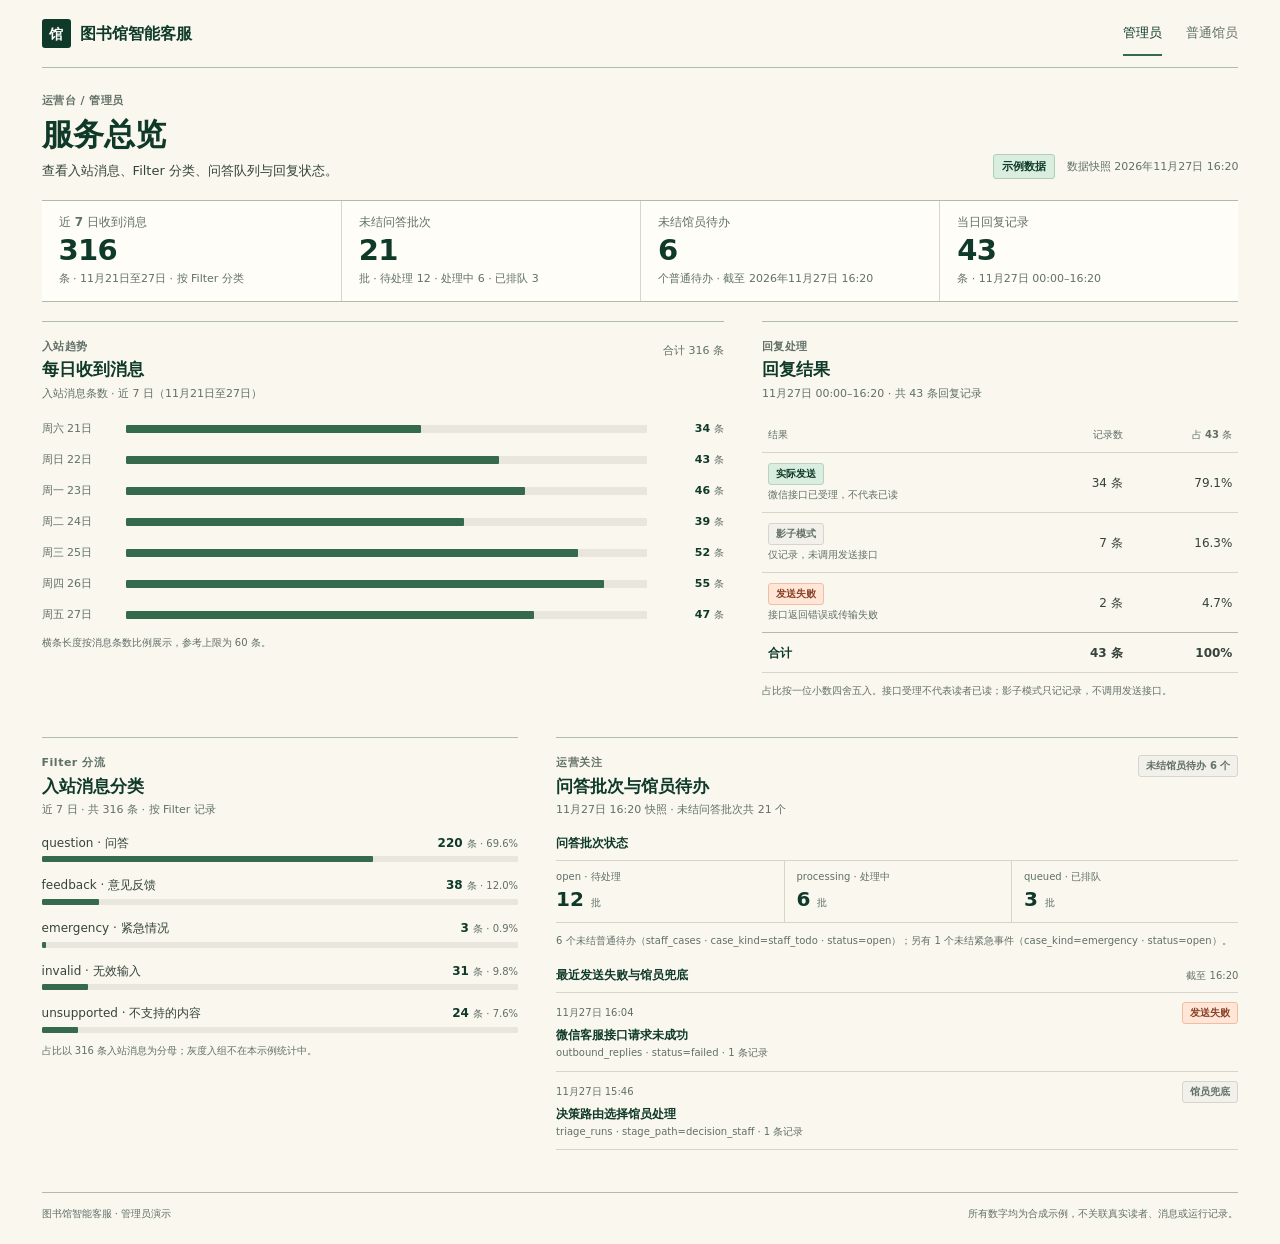
==== docs/dashboard-demo/index.html @ 575140e0 "docs: add read-only admin dashboard demo - Added a static administrator dashboard and shared respons" ====
<!doctype html>
<html lang="zh-CN">
<head>
  <meta charset="utf-8">
  <meta name="viewport" content="width=device-width, initial-scale=1">
  <meta name="theme-color" content="#f7f6f0">
  <title>服务总览｜图书馆智能客服</title>
  <link rel="stylesheet" href="dashboard.css">
</head>
<body>
  <a class="skip-link" href="#main-content">跳到主要内容</a>
  <div class="shell">
    <header class="masthead">
      <a class="brand" href="index.html" aria-label="图书馆智能客服，管理员总览">
        <span class="brand-mark" aria-hidden="true">馆</span>
        <span class="brand-name">图书馆智能客服</span>
      </a>
      <nav class="role-switch" aria-label="切换角色">
        <a href="index.html" aria-current="page">管理员</a>
        <a href="librarian.html">普通馆员</a>
      </nav>
    </header>

    <main id="main-content">
      <section class="page-head" aria-labelledby="page-title">
        <div>
          <p class="eyebrow">运营台 <span aria-hidden="true">/</span> 管理员</p>
          <h1 id="page-title">服务总览</h1>
          <p class="lede">查看入站消息、Filter 分类、问答队列与回复状态。</p>
        </div>
        <div class="page-meta">
          <span class="demo-tag">示例数据</span>
          <span class="updated-at">数据快照 2026年11月27日 16:20</span>
        </div>
      </section>

      <section class="metric-strip" aria-label="关键指标">
        <article class="metric">
          <h2 class="metric-label">近 7 日收到消息</h2>
          <p class="metric-value">316</p>
          <p class="metric-note">条 · 11月21日至27日 · 按 Filter 分类</p>
        </article>
        <article class="metric">
          <h2 class="metric-label">未结问答批次</h2>
          <p class="metric-value">21</p>
          <p class="metric-note">批 · 待处理 12 · 处理中 6 · 已排队 3</p>
        </article>
        <article class="metric">
          <h2 class="metric-label">未结馆员待办</h2>
          <p class="metric-value">6</p>
          <p class="metric-note">个普通待办 · 截至 2026年11月27日 16:20</p>
        </article>
        <article class="metric">
          <h2 class="metric-label">当日回复记录</h2>
          <p class="metric-value">43</p>
          <p class="metric-note">条 · 11月27日 00:00–16:20</p>
        </article>
      </section>

      <div class="dashboard-grid" aria-label="服务运营详情">
        <section class="panel panel--traffic" aria-labelledby="traffic-title">
          <div class="panel-head">
            <div>
              <p class="eyebrow">入站趋势</p>
              <h2 id="traffic-title">每日收到消息</h2>
              <p class="panel-note">入站消息条数 · 近 7 日（11月21日至27日）</p>
            </div>
            <span class="period-chip">合计 316 条</span>
          </div>
          <figure class="chart-figure">
            <ol class="traffic-chart" aria-label="近七日每日收到的入站消息数，共316条">
              <li class="chart-row">
                <span class="chart-day">周六 21日</span>
                <span class="bar-track" aria-hidden="true"><span class="bar-fill" style="--bar-size: 56.7%"></span></span>
                <span class="chart-count">34 <span>条</span></span>
              </li>
              <li class="chart-row">
                <span class="chart-day">周日 22日</span>
                <span class="bar-track" aria-hidden="true"><span class="bar-fill" style="--bar-size: 71.7%"></span></span>
                <span class="chart-count">43 <span>条</span></span>
              </li>
              <li class="chart-row">
                <span class="chart-day">周一 23日</span>
                <span class="bar-track" aria-hidden="true"><span class="bar-fill" style="--bar-size: 76.7%"></span></span>
                <span class="chart-count">46 <span>条</span></span>
              </li>
              <li class="chart-row">
                <span class="chart-day">周二 24日</span>
                <span class="bar-track" aria-hidden="true"><span class="bar-fill" style="--bar-size: 65%"></span></span>
                <span class="chart-count">39 <span>条</span></span>
              </li>
              <li class="chart-row">
                <span class="chart-day">周三 25日</span>
                <span class="bar-track" aria-hidden="true"><span class="bar-fill" style="--bar-size: 86.7%"></span></span>
                <span class="chart-count">52 <span>条</span></span>
              </li>
              <li class="chart-row">
                <span class="chart-day">周四 26日</span>
                <span class="bar-track" aria-hidden="true"><span class="bar-fill" style="--bar-size: 91.7%"></span></span>
                <span class="chart-count">55 <span>条</span></span>
              </li>
              <li class="chart-row">
                <span class="chart-day">周五 27日</span>
                <span class="bar-track" aria-hidden="true"><span class="bar-fill" style="--bar-size: 78.3%"></span></span>
                <span class="chart-count">47 <span>条</span></span>
              </li>
            </ol>
            <figcaption class="chart-caption">横条长度按消息条数比例展示，参考上限为 60 条。</figcaption>
          </figure>
        </section>

        <section class="panel panel--outcomes" aria-labelledby="outcomes-title">
          <div class="panel-head">
            <div>
              <p class="eyebrow">回复处理</p>
              <h2 id="outcomes-title">回复结果</h2>
              <p class="panel-note">11月27日 00:00–16:20 · 共 43 条回复记录</p>
            </div>
          </div>
          <div class="table-wrap">
            <table class="data-table outcome-table">
              <caption class="sr-only">11月27日 00:00至16:20的43条回复记录结果</caption>
              <thead>
                <tr>
                  <th scope="col">结果</th>
                  <th scope="col" class="number-cell">记录数</th>
                  <th scope="col" class="number-cell">占 43 条</th>
                </tr>
              </thead>
              <tbody>
                <tr>
                  <th scope="row"><span class="badge good">实际发送</span><span class="row-note">微信接口已受理，不代表已读</span></th>
                  <td class="number-cell">34 条</td>
                  <td class="number-cell">79.1%</td>
                </tr>
                <tr>
                  <th scope="row"><span class="badge muted">影子模式</span><span class="row-note">仅记录，未调用发送接口</span></th>
                  <td class="number-cell">7 条</td>
                  <td class="number-cell">16.3%</td>
                </tr>
                <tr>
                  <th scope="row"><span class="badge urgent">发送失败</span><span class="row-note">接口返回错误或传输失败</span></th>
                  <td class="number-cell">2 条</td>
                  <td class="number-cell">4.7%</td>
                </tr>
              </tbody>
              <tfoot>
                <tr>
                  <th scope="row">合计</th>
                  <td class="number-cell">43 条</td>
                  <td class="number-cell">100%</td>
                </tr>
              </tfoot>
            </table>
          </div>
          <p class="panel-footnote">占比按一位小数四舍五入。接口受理不代表读者已读；影子模式只记记录，不调用发送接口。</p>
        </section>


        <section class="panel panel--categories" aria-labelledby="categories-title">
          <div class="panel-head">
            <div>
              <p class="eyebrow">Filter 分流</p>
              <h2 id="categories-title">入站消息分类</h2>
              <p class="panel-note">近 7 日 · 共 316 条 · 按 Filter 记录</p>
            </div>
          </div>
          <ol class="category-list" aria-label="近七日 Filter 分类消息数，占316条入站消息">
            <li>
              <div class="category-line"><span>question · 问答</span><span class="category-count">220 <span>条 · 69.6%</span></span></div>
              <span class="bar-track" aria-hidden="true"><span class="bar-fill" style="--bar-size: 69.6%"></span></span>
            </li>
            <li>
              <div class="category-line"><span>feedback · 意见反馈</span><span class="category-count">38 <span>条 · 12.0%</span></span></div>
              <span class="bar-track" aria-hidden="true"><span class="bar-fill" style="--bar-size: 12%"></span></span>
            </li>
            <li>
              <div class="category-line"><span>emergency · 紧急情况</span><span class="category-count">3 <span>条 · 0.9%</span></span></div>
              <span class="bar-track" aria-hidden="true"><span class="bar-fill" style="--bar-size: 0.9%"></span></span>
            </li>
            <li>
              <div class="category-line"><span>invalid · 无效输入</span><span class="category-count">31 <span>条 · 9.8%</span></span></div>
              <span class="bar-track" aria-hidden="true"><span class="bar-fill" style="--bar-size: 9.8%"></span></span>
            </li>
            <li>
              <div class="category-line"><span>unsupported · 不支持的内容</span><span class="category-count">24 <span>条 · 7.6%</span></span></div>
              <span class="bar-track" aria-hidden="true"><span class="bar-fill" style="--bar-size: 7.6%"></span></span>
            </li>
          </ol>
          <p class="panel-footnote">占比以 316 条入站消息为分母；灰度入组不在本示例统计中。</p>
        </section>

        <section class="panel panel--operations" aria-labelledby="operations-title">
          <div class="panel-head">
            <div>
              <p class="eyebrow">运营关注</p>
              <h2 id="operations-title">问答批次与馆员待办</h2>
              <p class="panel-note">11月27日 16:20 快照 · 未结问答批次共 21 个</p>
            </div>
            <span class="badge muted">未结馆员待办 6 个</span>
          </div>
          <div class="triage-block">
            <h3 class="subsection-title">问答批次状态</h3>
            <dl class="triage-breakdown">
              <div><dt>open · 待处理</dt><dd>12 <span>批</span></dd></div>
              <div><dt>processing · 处理中</dt><dd>6 <span>批</span></dd></div>
              <div><dt>queued · 已排队</dt><dd>3 <span>批</span></dd></div>
            </dl>
            <p class="panel-footnote">6 个未结普通待办（staff_cases · case_kind=staff_todo · status=open）；另有 1 个未结紧急事件（case_kind=emergency · status=open）。</p>
          </div>
          <div class="exceptions-block">
            <h3 class="subsection-title">最近发送失败与馆员兜底 <span>截至 16:20</span></h3>
            <ol class="exception-list">
              <li class="exception-item">
                <div class="exception-heading">
                  <time datetime="2026-11-27T16:04">11月27日 16:04</time>
                  <span class="badge urgent">发送失败</span>
                </div>
                <p class="exception-title">微信客服接口请求未成功</p>
                <p class="exception-context">outbound_replies · status=failed · 1 条记录</p>
              </li>
              <li class="exception-item">
                <div class="exception-heading">
                  <time datetime="2026-11-27T15:46">11月27日 15:46</time>
                  <span class="badge muted">馆员兜底</span>
                </div>
                <p class="exception-title">决策路由选择馆员处理</p>
                <p class="exception-context">triage_runs · stage_path=decision_staff · 1 条记录</p>
              </li>
            </ol>
          </div>
        </section>
      </div>
    </main>

    <footer class="footer">
      <span>图书馆智能客服 · 管理员演示</span>
      <span>所有数字均为合成示例，不关联真实读者、消息或运行记录。</span>
    </footer>
  </div>
</body>
</html>
---- docs/dashboard-demo/dashboard.css ----
@charset "utf-8";

:root {
  color-scheme: light;
  --canvas: oklch(0.975 0.012 94);
  --surface: oklch(0.994 0.007 94);
  --ink: oklch(0.31 0.055 164);
  --body-ink: oklch(0.37 0.026 157);
  --muted: oklch(0.53 0.024 157);
  --rule: oklch(0.87 0.016 98);
  --rule-strong: oklch(0.78 0.022 135);
  --green: oklch(0.48 0.075 158);
  --green-soft: oklch(0.93 0.031 154);
  --rust: oklch(0.46 0.105 39);
  --rust-soft: oklch(0.94 0.035 55);
  --radius-small: 3px;
  --radius-medium: 6px;
}

* {
  box-sizing: border-box;
}

html {
  min-width: 320px;
  background: var(--canvas);
  scroll-padding-top: 1rem;
}

body {
  min-width: 320px;
  margin: 0;
  color: var(--body-ink);
  background: var(--canvas);
  font-family: -apple-system, "SF Pro Text", "PingFang SC", "Hiragino Sans GB", "Microsoft YaHei", "Noto Sans SC", system-ui, sans-serif;
  font-size: 14px;
  line-height: 1.75;
  font-variant-numeric: tabular-nums;
}

a {
  color: inherit;
  text-decoration-thickness: 1px;
  text-underline-offset: 0.2em;
}

a:focus-visible {
  outline: 2px solid var(--green);
  outline-offset: 3px;
}

.shell {
  width: min(100%, 1320px);
  min-height: 100vh;
  margin-inline: auto;
  padding-inline: clamp(16px, 3.25vw, 42px);
}

.skip-link {
  position: absolute;
  z-index: 2;
  top: 8px;
  left: 8px;
  padding: 8px 12px;
  color: var(--surface);
  background: var(--ink);
  border-radius: var(--radius-small);
  transform: translateY(-160%);
}

.skip-link:focus {
  transform: translateY(0);
}

.masthead {
  display: flex;
  min-height: 68px;
  align-items: center;
  justify-content: space-between;
  gap: 12px 24px;
  border-bottom: 1px solid var(--rule-strong);
}

.brand {
  display: inline-flex;
  min-height: 44px;
  align-items: center;
  gap: 9px;
  color: var(--ink);
  font-size: 16px;
  font-weight: 650;
  text-decoration: none;
}

.brand-mark {
  display: grid;
  width: 29px;
  height: 29px;
  place-items: center;
  color: var(--surface);
  background: var(--ink);
  border-radius: var(--radius-small);
  font-size: 14px;
  line-height: 1;
}

.role-switch {
  display: flex;
  align-items: center;
  gap: clamp(10px, 2vw, 24px);
}

.role-switch a {
  display: inline-flex;
  min-height: 44px;
  align-items: center;
  color: var(--muted);
  font-size: 13px;
  font-weight: 550;
  text-decoration: none;
  white-space: nowrap;
}

.role-switch a[aria-current="page"] {
  color: var(--ink);
  box-shadow: inset 0 -2px var(--green);
}

.role-switch a:hover {
  color: var(--ink);
}

.page-head {
  display: flex;
  align-items: flex-end;
  justify-content: space-between;
  gap: 16px 28px;
  padding: 25px 0 18px;
}

.eyebrow {
  margin: 0 0 4px;
  color: var(--muted);
  font-size: 11px;
  font-weight: 650;
  letter-spacing: 0.045em;
  line-height: 1.5;
}

.page-head h1,
.panel-head h2 {
  margin: 0;
  color: var(--ink);
  font-weight: 650;
}

.page-head h1 {
  font-size: clamp(25px, 3vw, 31px);
  line-height: 1.35;
}

.lede {
  margin: 5px 0 0;
  color: var(--body-ink);
  font-size: 13px;
  line-height: 1.65;
}

.page-meta {
  display: flex;
  flex-wrap: wrap;
  align-items: center;
  justify-content: flex-end;
  gap: 6px 12px;
  padding-bottom: 3px;
  text-align: right;
}

.demo-tag {
  display: inline-flex;
  min-height: 25px;
  align-items: center;
  padding: 1px 8px;
  color: var(--ink);
  background: var(--green-soft);
  border: 1px solid oklch(0.82 0.038 155);
  border-radius: var(--radius-small);
  font-size: 11px;
  font-weight: 650;
  white-space: nowrap;
}

.updated-at {
  color: var(--muted);
  font-size: 11px;
  font-variant-numeric: tabular-nums;
}

.metric-strip {
  display: grid;
  grid-template-columns: repeat(4, minmax(0, 1fr));
  margin-bottom: 19px;
  background: var(--surface);
  border-top: 1px solid var(--rule-strong);
  border-bottom: 1px solid var(--rule-strong);
}

.metric {
  min-width: 0;
  padding: 12px 17px 13px;
}

.metric + .metric {
  border-left: 1px solid var(--rule);
}

.metric-label {
  margin: 0;
  color: var(--muted);
  font-size: 12px;
  font-weight: 550;
  line-height: 1.55;
}

.metric-value {
  margin: 1px 0 0;
  color: var(--ink);
  font-size: 29px;
  font-weight: 620;
  letter-spacing: -0.025em;
  line-height: 1.28;
}

.metric-note {
  margin: 1px 0 0;
  color: var(--muted);
  font-size: 11px;
  line-height: 1.55;
}

.urgent-text {
  color: var(--rust);
  font-weight: 650;
}

.dashboard-grid {
  display: grid;
  grid-template-columns: repeat(12, minmax(0, 1fr));
  column-gap: clamp(22px, 3vw, 38px);
  row-gap: 18px;
  padding-bottom: 22px;
}

.panel {
  min-width: 0;
  padding: 17px 0 20px;
  border-top: 1px solid var(--rule-strong);
}

.panel--traffic,
.panel--operations {
  grid-column: span 7;
}

.panel--outcomes,
.panel--categories {
  grid-column: span 5;
}

.panel-head {
  display: flex;
  align-items: flex-start;
  justify-content: space-between;
  gap: 12px;
  margin-bottom: 15px;
}

.panel-head .eyebrow {
  margin-bottom: 2px;
}

.panel-head h2 {
  font-size: 17px;
  line-height: 1.5;
}

.panel-note {
  margin: 2px 0 0;
  color: var(--muted);
  font-size: 11px;
  line-height: 1.6;
}

.period-chip {
  flex: 0 0 auto;
  margin-top: 2px;
  color: var(--muted);
  font-size: 11px;
  white-space: nowrap;
}

.chart-figure {
  margin: 0;
}

.traffic-chart,
.category-list,
.exception-list {
  margin: 0;
  padding: 0;
  list-style: none;
}

.traffic-chart {
  display: grid;
  gap: 7px;
}

.chart-row {
  display: grid;
  grid-template-columns: 74px minmax(0, 1fr) 67px;
  min-height: 24px;
  align-items: center;
  column-gap: 10px;
  font-size: 11px;
  line-height: 1.4;
}

.chart-day {
  color: var(--muted);
  white-space: nowrap;
}

.bar-track {
  display: block;
  height: 8px;
  overflow: hidden;
  background: oklch(0.925 0.012 95);
  border-radius: 1px;
}

.bar-fill {
  display: block;
  width: var(--bar-size);
  height: 100%;
  background: var(--green);
  border-radius: 1px;
}

.chart-count {
  color: var(--ink);
  font-weight: 600;
  text-align: right;
  white-space: nowrap;
}

.chart-count span,
.category-count span {
  color: var(--muted);
  font-size: 10px;
  font-weight: 450;
}

.chart-caption {
  margin-top: 8px;
  color: var(--muted);
  font-size: 10px;
  line-height: 1.55;
}

.table-wrap {
  width: 100%;
  overflow-x: auto;
}

.data-table {
  width: 100%;
  border-collapse: collapse;
  font-size: 12px;
  line-height: 1.5;
  text-align: left;
}

.data-table th,
.data-table td {
  padding: 10px 6px;
  border-bottom: 1px solid var(--rule);
}

.data-table thead th {
  color: var(--muted);
  font-size: 10px;
  font-weight: 550;
}

.data-table tbody th,
.data-table tfoot th {
  color: var(--ink);
  font-weight: 550;
}

.data-table tbody tr:last-child th,
.data-table tbody tr:last-child td {
  border-bottom-color: var(--rule-strong);
}

.data-table tfoot th,
.data-table tfoot td {
  padding-top: 11px;
  font-weight: 650;
}

.number-cell {
  font-variant-numeric: tabular-nums;
  text-align: right !important;
  white-space: nowrap;
}

.outcome-table {
  table-layout: fixed;
}

.outcome-table th:first-child {
  width: 54%;
}

.outcome-table th:nth-child(2),
.outcome-table th:nth-child(3) {
  width: 23%;
}

.badge {
  display: inline-flex;
  min-height: 22px;
  align-items: center;
  justify-content: center;
  padding: 1px 7px;
  border: 1px solid transparent;
  border-radius: var(--radius-small);
  font-size: 10px;
  font-weight: 650;
  line-height: 1.4;
  white-space: nowrap;
}

.badge.good {
  color: var(--ink);
  background: var(--green-soft);
  border-color: oklch(0.84 0.035 155);
}

.badge.muted {
  color: var(--muted);
  background: oklch(0.955 0.008 95);
  border-color: var(--rule);
}

.badge.urgent {
  color: var(--rust);
  background: var(--rust-soft);
  border-color: oklch(0.84 0.07 49);
}

.row-note {
  display: block;
  margin-top: 2px;
  color: var(--muted);
  font-size: 10px;
  font-weight: 450;
}

.panel-footnote {
  margin: 10px 0 0;
  color: var(--muted);
  font-size: 10px;
  line-height: 1.6;
}

.category-list {
  display: grid;
  gap: 14px;
}

.category-line {
  display: flex;
  align-items: baseline;
  justify-content: space-between;
  gap: 8px;
  margin-bottom: 4px;
  font-size: 12px;
  line-height: 1.55;
}

.category-line > span:first-child {
  color: var(--body-ink);
}

.category-count {
  flex: 0 0 auto;
  color: var(--ink);
  font-size: 12px;
  font-weight: 600;
  text-align: right;
  white-space: nowrap;
}

.category-list .bar-track {
  height: 6px;
}

.triage-block {
  margin: 0 0 17px;
}

.subsection-title {
  display: flex;
  align-items: baseline;
  justify-content: space-between;
  gap: 12px;
  margin: 0 0 7px;
  color: var(--ink);
  font-size: 12px;
  font-weight: 650;
  line-height: 1.6;
}

.subsection-title > span {
  color: var(--muted);
  font-size: 10px;
  font-weight: 450;
}

.triage-breakdown {
  display: grid;
  grid-template-columns: repeat(3, minmax(0, 1fr));
  margin: 0;
  border-top: 1px solid var(--rule);
  border-bottom: 1px solid var(--rule);
}

.triage-breakdown > div {
  min-width: 0;
  padding: 8px 10px 9px 0;
}

.triage-breakdown > div + div {
  padding-left: 12px;
  border-left: 1px solid var(--rule);
}

.triage-breakdown dt {
  color: var(--muted);
  font-size: 10px;
  line-height: 1.5;
}

.triage-breakdown dd {
  margin: 1px 0 0;
  color: var(--ink);
  font-size: 20px;
  font-weight: 620;
  line-height: 1.4;
}

.triage-breakdown dd span {
  color: var(--muted);
  font-size: 10px;
  font-weight: 450;
}

.triage-breakdown .triage-overdue dt,
.triage-breakdown .triage-overdue dd {
  color: var(--rust);
}

.exception-list {
  border-top: 1px solid var(--rule);
}

.exception-item {
  padding: 9px 0 10px;
  border-bottom: 1px solid var(--rule);
}

.exception-heading {
  display: flex;
  align-items: center;
  justify-content: space-between;
  gap: 10px;
}

.exception-heading time {
  color: var(--muted);
  font-size: 10px;
  font-variant-numeric: tabular-nums;
  white-space: nowrap;
}

.exception-title {
  margin: 2px 0 0;
  color: var(--ink);
  font-size: 12px;
  font-weight: 600;
  line-height: 1.6;
}

.exception-context {
  margin: 0;
  color: var(--muted);
  font-size: 10px;
  line-height: 1.55;
}

.footer {
  display: flex;
  flex-wrap: wrap;
  align-items: baseline;
  justify-content: space-between;
  gap: 4px 20px;
  padding: 13px 0 21px;
  border-top: 1px solid var(--rule-strong);
  color: var(--muted);
  font-size: 10px;
  line-height: 1.65;
}

.sr-only {
  position: absolute;
  width: 1px;
  height: 1px;
  padding: 0;
  margin: -1px;
  overflow: hidden;
  clip: rect(0, 0, 0, 0);
  white-space: nowrap;
  border: 0;
}

@media (min-width: 801px) and (max-width: 980px) {
  .dashboard-grid {
    grid-template-columns: repeat(2, minmax(0, 1fr));
    column-gap: 26px;
  }

  .panel--traffic,
  .panel--operations,
  .panel--outcomes,
  .panel--categories {
    grid-column: span 1;
  }
}

@media (max-width: 800px) {
  .dashboard-grid {
    grid-template-columns: minmax(0, 1fr);
    column-gap: 0;
    row-gap: 8px;
  }

  .panel--traffic,
  .panel--operations,
  .panel--outcomes,
  .panel--categories {
    grid-column: 1;
  }

  .panel {
    padding-block: 15px 18px;
  }
}

@media (max-width: 560px) {
  .shell {
    padding-inline: 16px;
  }

  .masthead {
    min-height: 62px;
    gap: 5px 12px;
  }

  .brand {
    gap: 7px;
    font-size: 14px;
  }

  .brand-mark {
    width: 26px;
    height: 26px;
    font-size: 12px;
  }

  .role-switch {
    gap: 11px;
  }

  .role-switch a {
    font-size: 12px;
  }

  .page-head {
    align-items: flex-start;
    flex-direction: column;
    gap: 10px;
    padding: 19px 0 14px;
  }

  .page-meta {
    justify-content: flex-start;
    padding: 0;
    text-align: left;
  }

  .metric-strip {
    grid-template-columns: repeat(2, minmax(0, 1fr));
    margin-bottom: 12px;
  }

  .metric {
    min-height: 91px;
    padding: 10px 12px 11px;
  }

  .metric:nth-child(3) {
    border-left: 0;
    border-top: 1px solid var(--rule);
  }

  .metric:nth-child(4) {
    border-top: 1px solid var(--rule);
  }

  .metric-value {
    font-size: 26px;
  }

  .chart-row {
    grid-template-columns: 68px minmax(0, 1fr) 64px;
    column-gap: 8px;
  }

  .data-table th,
  .data-table td {
    padding-inline: 4px;
  }

  .footer {
    flex-direction: column;
    gap: 4px;
  }
}

@media (prefers-reduced-motion: reduce) {
  *,
  *::before,
  *::after {
    scroll-behavior: auto !important;
  }
}
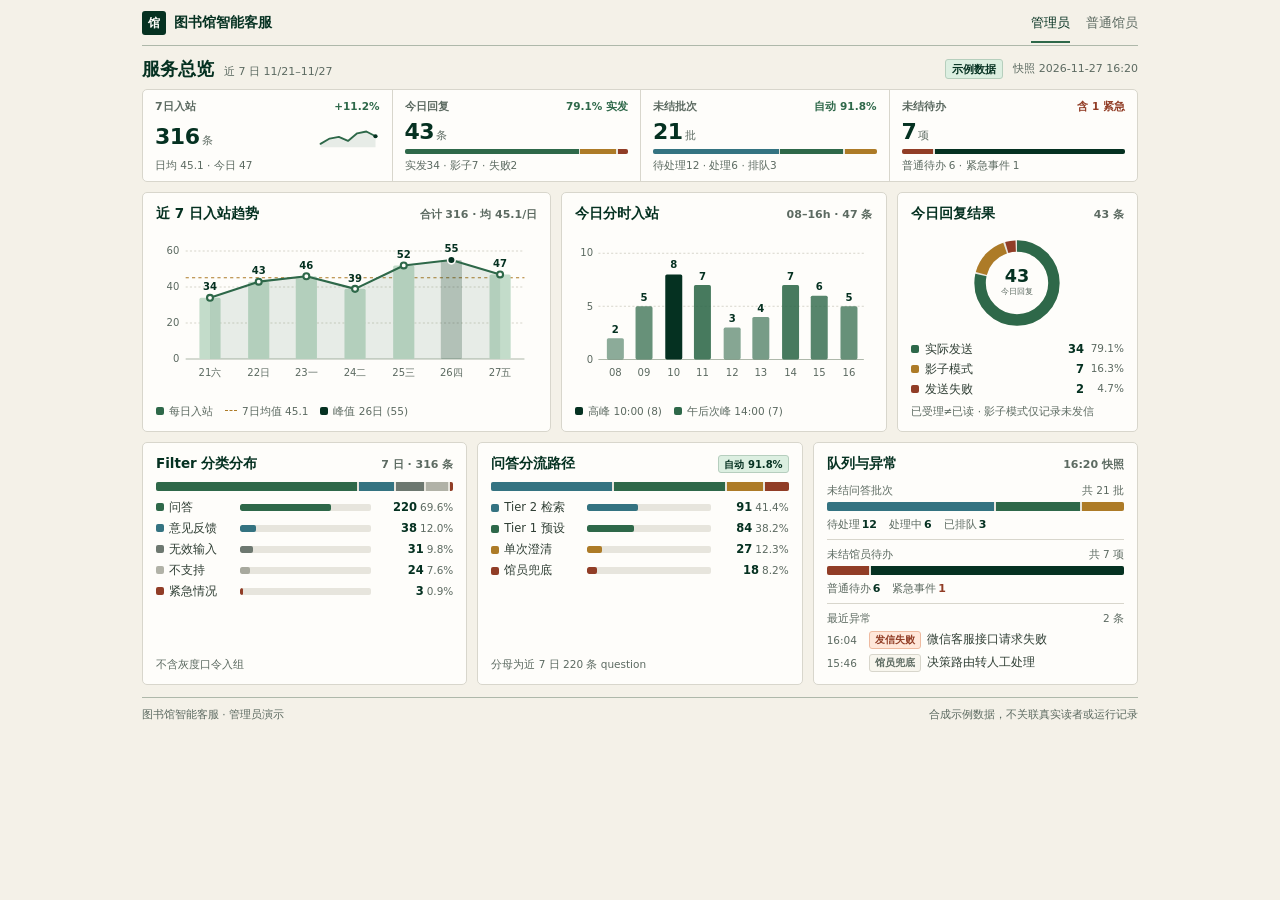
==== commit d4a62120: "feat(dashboard-demo): compact chart-dense layout and public /demo route" ====
--- a/docs/dashboard-demo/index.html
+++ b/docs/dashboard-demo/index.html
@@ -3,7 +3,7 @@
 <head>
   <meta charset="utf-8">
   <meta name="viewport" content="width=device-width, initial-scale=1">
-  <meta name="theme-color" content="#f7f6f0">
+  <meta name="theme-color" content="#f3f1e9">
   <title>服务总览｜图书馆智能客服</title>
   <link rel="stylesheet" href="dashboard.css">
 </head>
@@ -22,212 +22,356 @@
     </header>
 
     <main id="main-content">
-      <section class="page-head" aria-labelledby="page-title">
-        <div>
-          <p class="eyebrow">运营台 <span aria-hidden="true">/</span> 管理员</p>
+      <section class="page-head page-head--compact" aria-labelledby="page-title">
+        <div class="page-title-group">
           <h1 id="page-title">服务总览</h1>
-          <p class="lede">查看入站消息、Filter 分类、问答队列与回复状态。</p>
+          <span class="updated-at">近 7 日 11/21–11/27</span>
         </div>
         <div class="page-meta">
           <span class="demo-tag">示例数据</span>
-          <span class="updated-at">数据快照 2026年11月27日 16:20</span>
+          <span class="updated-at">快照 2026-11-27 16:20</span>
         </div>
       </section>
 
       <section class="metric-strip" aria-label="关键指标">
         <article class="metric">
-          <h2 class="metric-label">近 7 日收到消息</h2>
-          <p class="metric-value">316</p>
-          <p class="metric-note">条 · 11月21日至27日 · 按 Filter 分类</p>
+          <div class="metric-top">
+            <h2 class="metric-label">7日入站</h2>
+            <span class="metric-delta">+11.2%</span>
+          </div>
+          <div class="metric-mid">
+            <p class="metric-value">316<span class="metric-unit">条</span></p>
+            <svg class="metric-spark" viewBox="0 0 64 24" aria-hidden="true">
+              <polygon class="svg-area" points="2,18.4 12,12.6 22,10.7 32,15.2 42,6.9 52,4.9 62,10.1 62,22 2,22" />
+              <polyline class="svg-line" points="2,18.4 12,12.6 22,10.7 32,15.2 42,6.9 52,4.9 62,10.1" />
+              <circle cx="62" cy="10.1" r="2.3" fill="var(--ink)" />
+            </svg>
+          </div>
+          <p class="metric-note">日均 45.1 · 今日 47</p>
         </article>
+
         <article class="metric">
-          <h2 class="metric-label">未结问答批次</h2>
-          <p class="metric-value">21</p>
-          <p class="metric-note">批 · 待处理 12 · 处理中 6 · 已排队 3</p>
+          <div class="metric-top">
+            <h2 class="metric-label">今日回复</h2>
+            <span class="metric-delta">79.1% 实发</span>
+          </div>
+          <div class="metric-mid">
+            <p class="metric-value">43<span class="metric-unit">条</span></p>
+          </div>
+          <div class="micro-bar" aria-hidden="true">
+            <span class="c-green" style="--w: 79.1%"></span>
+            <span class="c-ochre" style="--w: 16.3%"></span>
+            <span class="c-rust" style="--w: 4.7%"></span>
+          </div>
+          <p class="metric-note">实发34 · 影子7 · 失败2</p>
         </article>
+
         <article class="metric">
-          <h2 class="metric-label">未结馆员待办</h2>
-          <p class="metric-value">6</p>
-          <p class="metric-note">个普通待办 · 截至 2026年11月27日 16:20</p>
+          <div class="metric-top">
+            <h2 class="metric-label">未结批次</h2>
+            <span class="metric-delta">自动 91.8%</span>
+          </div>
+          <div class="metric-mid">
+            <p class="metric-value">21<span class="metric-unit">批</span></p>
+          </div>
+          <div class="micro-bar" aria-hidden="true">
+            <span class="c-teal" style="--w: 57.1%"></span>
+            <span class="c-green" style="--w: 28.6%"></span>
+            <span class="c-ochre" style="--w: 14.3%"></span>
+          </div>
+          <p class="metric-note">待处理12 · 处理6 · 排队3</p>
         </article>
+
         <article class="metric">
-          <h2 class="metric-label">当日回复记录</h2>
-          <p class="metric-value">43</p>
-          <p class="metric-note">条 · 11月27日 00:00–16:20</p>
+          <div class="metric-top">
+            <h2 class="metric-label">未结待办</h2>
+            <span class="metric-delta metric-delta--warn">含 1 紧急</span>
+          </div>
+          <div class="metric-mid">
+            <p class="metric-value">7<span class="metric-unit">项</span></p>
+          </div>
+          <div class="micro-bar" aria-hidden="true">
+            <span class="c-rust" style="--w: 14.3%"></span>
+            <span class="c-ink" style="--w: 85.7%"></span>
+          </div>
+          <p class="metric-note">普通待办 6 · 紧急事件 1</p>
         </article>
       </section>
 
-      <div class="dashboard-grid" aria-label="服务运营详情">
-        <section class="panel panel--traffic" aria-labelledby="traffic-title">
-          <div class="panel-head">
-            <div>
-              <p class="eyebrow">入站趋势</p>
-              <h2 id="traffic-title">每日收到消息</h2>
-              <p class="panel-note">入站消息条数 · 近 7 日（11月21日至27日）</p>
-            </div>
-            <span class="period-chip">合计 316 条</span>
+      <div class="dashboard-grid" aria-label="运营图表">
+        <!-- Row 1: 7-day trend (5) + Today hourly rhythm (4) + Reply Donut (3) -->
+        <section class="panel panel--span-5 panel--trend-wide" aria-labelledby="traffic-title">
+          <div class="panel-head">
+            <h2 id="traffic-title">近 7 日入站趋势</h2>
+            <span class="period-chip">合计 316 · 均 45.1/日</span>
           </div>
           <figure class="chart-figure">
-            <ol class="traffic-chart" aria-label="近七日每日收到的入站消息数，共316条">
-              <li class="chart-row">
-                <span class="chart-day">周六 21日</span>
-                <span class="bar-track" aria-hidden="true"><span class="bar-fill" style="--bar-size: 56.7%"></span></span>
-                <span class="chart-count">34 <span>条</span></span>
+            <svg class="chart-svg" viewBox="0 0 360 148" role="img" aria-label="近7日每日入站消息趋势：21日34条，22日43条，23日46条，24日39条，25日52条，26日55条，27日47条">
+              <line class="svg-grid" x1="28" y1="18" x2="348" y2="18" />
+              <line class="svg-grid" x1="28" y1="52" x2="348" y2="52" />
+              <line class="svg-grid" x1="28" y1="86" x2="348" y2="86" />
+              <line class="svg-axis" x1="28" y1="120" x2="348" y2="120" />
+              <line class="svg-avg" x1="28" y1="43.3" x2="348" y2="43.3" />
+
+              <text class="svg-label" x="22" y="21" text-anchor="end">60</text>
+              <text class="svg-label" x="22" y="55" text-anchor="end">40</text>
+              <text class="svg-label" x="22" y="89" text-anchor="end">20</text>
+              <text class="svg-label" x="22" y="123" text-anchor="end">0</text>
+
+              <rect class="svg-bar" x="41" y="62.2" width="20" height="57.8" rx="1.5" />
+              <rect class="svg-bar" x="87" y="46.9" width="20" height="73.1" rx="1.5" />
+              <rect class="svg-bar" x="132" y="41.8" width="20" height="78.2" rx="1.5" />
+              <rect class="svg-bar" x="178" y="53.7" width="20" height="66.3" rx="1.5" />
+              <rect class="svg-bar" x="224" y="31.6" width="20" height="88.4" rx="1.5" />
+              <rect class="svg-bar--peak" x="269" y="26.5" width="20" height="93.5" rx="1.5" opacity="0.24" />
+              <rect class="svg-bar" x="315" y="40.1" width="20" height="79.9" rx="1.5" />
+
+              <polygon class="svg-area" points="51,62.2 97,46.9 142,41.8 188,53.7 234,31.6 279,26.5 325,40.1 325,120 51,120" />
+              <polyline class="svg-line" points="51,62.2 97,46.9 142,41.8 188,53.7 234,31.6 279,26.5 325,40.1" />
+
+              <circle class="svg-dot" cx="51" cy="62.2" r="2.8" />
+              <circle class="svg-dot" cx="97" cy="46.9" r="2.8" />
+              <circle class="svg-dot" cx="142" cy="41.8" r="2.8" />
+              <circle class="svg-dot" cx="188" cy="53.7" r="2.8" />
+              <circle class="svg-dot" cx="234" cy="31.6" r="2.8" />
+              <circle class="svg-dot--peak" cx="279" cy="26.5" r="3.6" />
+              <circle class="svg-dot" cx="325" cy="40.1" r="2.8" />
+
+              <text class="svg-val" x="51" y="55" text-anchor="middle">34</text>
+              <text class="svg-val" x="97" y="40" text-anchor="middle">43</text>
+              <text class="svg-val" x="142" y="35" text-anchor="middle">46</text>
+              <text class="svg-val" x="188" y="47" text-anchor="middle">39</text>
+              <text class="svg-val" x="234" y="25" text-anchor="middle">52</text>
+              <text class="svg-val svg-val--peak" x="279" y="19" text-anchor="middle">55</text>
+              <text class="svg-val" x="325" y="33" text-anchor="middle">47</text>
+
+              <text class="svg-label" x="51" y="136" text-anchor="middle">21六</text>
+              <text class="svg-label" x="97" y="136" text-anchor="middle">22日</text>
+              <text class="svg-label" x="142" y="136" text-anchor="middle">23一</text>
+              <text class="svg-label" x="188" y="136" text-anchor="middle">24二</text>
+              <text class="svg-label" x="234" y="136" text-anchor="middle">25三</text>
+              <text class="svg-label" x="279" y="136" text-anchor="middle">26四</text>
+              <text class="svg-label" x="325" y="136" text-anchor="middle">27五</text>
+            </svg>
+            <div class="chart-legend">
+              <span class="legend-item"><span class="swatch c-green"></span>每日入站</span>
+              <span class="legend-item"><span class="swatch swatch--line"></span>7日均值 45.1</span>
+              <span class="legend-item"><span class="swatch c-ink"></span>峰值 26日 (55)</span>
+            </div>
+          </figure>
+        </section>
+
+        <section class="panel panel--span-4" aria-labelledby="hourly-title">
+          <div class="panel-head">
+            <h2 id="hourly-title">今日分时入站</h2>
+            <span class="period-chip">08–16h · 47 条</span>
+          </div>
+          <figure class="chart-figure">
+            <svg class="chart-svg" viewBox="0 0 280 148" role="img" aria-label="今日08时至16时每小时入站条数：08时2条，09时5条，10时8条，11时7条，12时3条，13时4条，14时7条，15时6条，16时5条">
+              <line class="svg-grid" x1="22" y1="20" x2="272" y2="20" />
+              <line class="svg-grid" x1="22" y1="70" x2="272" y2="70" />
+              <line class="svg-axis" x1="22" y1="120" x2="272" y2="120" />
+
+              <text class="svg-label" x="17" y="23" text-anchor="end">10</text>
+              <text class="svg-label" x="17" y="73" text-anchor="end">5</text>
+              <text class="svg-label" x="17" y="123" text-anchor="end">0</text>
+
+              <rect class="svg-bar--solid" x="30" y="100" width="16" height="20" rx="1.5" opacity="0.55" />
+              <rect class="svg-bar--solid" x="57" y="70" width="16" height="50" rx="1.5" opacity="0.72" />
+              <rect class="svg-bar--peak" x="85" y="40" width="16" height="80" rx="1.5" />
+              <rect class="svg-bar--solid" x="112" y="50" width="16" height="70" rx="1.5" opacity="0.88" />
+              <rect class="svg-bar--solid" x="140" y="90" width="16" height="30" rx="1.5" opacity="0.58" />
+              <rect class="svg-bar--solid" x="167" y="80" width="16" height="40" rx="1.5" opacity="0.65" />
+              <rect class="svg-bar--solid" x="195" y="50" width="16" height="70" rx="1.5" opacity="0.88" />
+              <rect class="svg-bar--solid" x="222" y="60" width="16" height="60" rx="1.5" opacity="0.8" />
+              <rect class="svg-bar--solid" x="250" y="70" width="16" height="50" rx="1.5" opacity="0.72" />
+
+              <text class="svg-val" x="38" y="95" text-anchor="middle">2</text>
+              <text class="svg-val" x="65" y="65" text-anchor="middle">5</text>
+              <text class="svg-val svg-val--peak" x="93" y="34" text-anchor="middle">8</text>
+              <text class="svg-val" x="120" y="45" text-anchor="middle">7</text>
+              <text class="svg-val" x="148" y="85" text-anchor="middle">3</text>
+              <text class="svg-val" x="175" y="75" text-anchor="middle">4</text>
+              <text class="svg-val" x="203" y="45" text-anchor="middle">7</text>
+              <text class="svg-val" x="230" y="55" text-anchor="middle">6</text>
+              <text class="svg-val" x="258" y="65" text-anchor="middle">5</text>
+
+              <text class="svg-label" x="38" y="136" text-anchor="middle">08</text>
+              <text class="svg-label" x="65" y="136" text-anchor="middle">09</text>
+              <text class="svg-label" x="93" y="136" text-anchor="middle">10</text>
+              <text class="svg-label" x="120" y="136" text-anchor="middle">11</text>
+              <text class="svg-label" x="148" y="136" text-anchor="middle">12</text>
+              <text class="svg-label" x="175" y="136" text-anchor="middle">13</text>
+              <text class="svg-label" x="203" y="136" text-anchor="middle">14</text>
+              <text class="svg-label" x="230" y="136" text-anchor="middle">15</text>
+              <text class="svg-label" x="258" y="136" text-anchor="middle">16</text>
+            </svg>
+            <div class="chart-legend">
+              <span class="legend-item"><span class="swatch c-ink"></span>高峰 10:00 (8)</span>
+              <span class="legend-item"><span class="swatch c-green"></span>午后次峰 14:00 (7)</span>
+            </div>
+          </figure>
+        </section>
+
+        <section class="panel panel--span-3" aria-labelledby="outcomes-title">
+          <div class="panel-head">
+            <h2 id="outcomes-title">今日回复结果</h2>
+            <span class="period-chip">43 条</span>
+          </div>
+          <div class="donut-layout donut-layout--stack">
+            <svg class="donut-svg" viewBox="0 0 116 116" role="img" aria-label="今日43条回复结果：实际发送34条占79.1%，影子模式7条占16.3%，发送失败2条占4.7%">
+              <circle class="donut-track" cx="58" cy="58" r="42" stroke-width="13" />
+              <g transform="rotate(-90 58 58)">
+                <circle cx="58" cy="58" r="42" fill="none" stroke="var(--green)" stroke-width="13" stroke-dasharray="206.7 263.89" stroke-dashoffset="0" />
+                <circle cx="58" cy="58" r="42" fill="none" stroke="var(--ochre)" stroke-width="13" stroke-dasharray="41.0 263.89" stroke-dashoffset="-208.66" />
+                <circle cx="58" cy="58" r="42" fill="none" stroke="var(--rust)" stroke-width="13" stroke-dasharray="10.3 263.89" stroke-dashoffset="-251.62" />
+              </g>
+              <text class="donut-center-num" x="58" y="57">43</text>
+              <text class="donut-center-sub" x="58" y="71">今日回复</text>
+            </svg>
+            <ul class="donut-legend">
+              <li><span class="swatch c-green"></span><span class="donut-name">实际发送</span><span class="donut-val">34</span><span class="donut-pct">79.1%</span></li>
+              <li><span class="swatch c-ochre"></span><span class="donut-name">影子模式</span><span class="donut-val">7</span><span class="donut-pct">16.3%</span></li>
+              <li><span class="swatch c-rust"></span><span class="donut-name">发送失败</span><span class="donut-val">2</span><span class="donut-pct">4.7%</span></li>
+            </ul>
+          </div>
+          <p class="panel-footnote">已受理≠已读 · 影子模式仅记录未发信</p>
+        </section>
+
+        <!-- Row 2: Filter categories (4) + Routing breakdown (4) + Queue & Exceptions (4) -->
+        <section class="panel panel--span-4" aria-labelledby="categories-title">
+          <div class="panel-head">
+            <h2 id="categories-title">Filter 分类分布</h2>
+            <span class="period-chip">7 日 · 316 条</span>
+          </div>
+          <div class="stack-bar" aria-hidden="true">
+            <span class="c-green" style="--w: 69.6%"></span>
+            <span class="c-teal" style="--w: 12%"></span>
+            <span class="c-slate" style="--w: 9.8%"></span>
+            <span class="c-muted" style="--w: 7.6%"></span>
+            <span class="c-rust" style="--w: 1%"></span>
+          </div>
+          <ol class="hbar-list" aria-label="近7日Filter分类：问答220条，反馈38条，无效31条，不支持24条，紧急3条">
+            <li class="hbar-row">
+              <span class="hbar-label"><span class="swatch c-green"></span>问答</span>
+              <span class="bar-track" aria-hidden="true"><span class="bar-fill" style="--bar-size: 69.6%"></span></span>
+              <span class="hbar-val">220<span>69.6%</span></span>
+            </li>
+            <li class="hbar-row">
+              <span class="hbar-label"><span class="swatch c-teal"></span>意见反馈</span>
+              <span class="bar-track" aria-hidden="true"><span class="bar-fill c-teal" style="--bar-size: 12%"></span></span>
+              <span class="hbar-val">38<span>12.0%</span></span>
+            </li>
+            <li class="hbar-row">
+              <span class="hbar-label"><span class="swatch c-slate"></span>无效输入</span>
+              <span class="bar-track" aria-hidden="true"><span class="bar-fill c-slate" style="--bar-size: 9.8%"></span></span>
+              <span class="hbar-val">31<span>9.8%</span></span>
+            </li>
+            <li class="hbar-row">
+              <span class="hbar-label"><span class="swatch c-muted"></span>不支持</span>
+              <span class="bar-track" aria-hidden="true"><span class="bar-fill c-muted" style="--bar-size: 7.6%"></span></span>
+              <span class="hbar-val">24<span>7.6%</span></span>
+            </li>
+            <li class="hbar-row">
+              <span class="hbar-label"><span class="swatch c-rust"></span>紧急情况</span>
+              <span class="bar-track" aria-hidden="true"><span class="bar-fill c-rust" style="--bar-size: 2%"></span></span>
+              <span class="hbar-val">3<span>0.9%</span></span>
+            </li>
+          </ol>
+          <p class="panel-footnote">不含灰度口令入组</p>
+        </section>
+
+        <section class="panel panel--span-4" aria-labelledby="routing-title">
+          <div class="panel-head">
+            <h2 id="routing-title">问答分流路径</h2>
+            <span class="badge good">自动 91.8%</span>
+          </div>
+          <div class="stack-bar" aria-hidden="true">
+            <span class="c-teal" style="--w: 41.4%"></span>
+            <span class="c-green" style="--w: 38.2%"></span>
+            <span class="c-ochre" style="--w: 12.3%"></span>
+            <span class="c-rust" style="--w: 8.2%"></span>
+          </div>
+          <ol class="hbar-list" aria-label="近7日220条问答分流：Tier 2检索91条，Tier 1预设84条，澄清后答复27条，转馆员待办18条">
+            <li class="hbar-row hbar-row--wide-label">
+              <span class="hbar-label"><span class="swatch c-teal"></span>Tier 2 检索</span>
+              <span class="bar-track" aria-hidden="true"><span class="bar-fill c-teal" style="--bar-size: 41.4%"></span></span>
+              <span class="hbar-val">91<span>41.4%</span></span>
+            </li>
+            <li class="hbar-row hbar-row--wide-label">
+              <span class="hbar-label"><span class="swatch c-green"></span>Tier 1 预设</span>
+              <span class="bar-track" aria-hidden="true"><span class="bar-fill" style="--bar-size: 38.2%"></span></span>
+              <span class="hbar-val">84<span>38.2%</span></span>
+            </li>
+            <li class="hbar-row hbar-row--wide-label">
+              <span class="hbar-label"><span class="swatch c-ochre"></span>单次澄清</span>
+              <span class="bar-track" aria-hidden="true"><span class="bar-fill c-ochre" style="--bar-size: 12.3%"></span></span>
+              <span class="hbar-val">27<span>12.3%</span></span>
+            </li>
+            <li class="hbar-row hbar-row--wide-label">
+              <span class="hbar-label"><span class="swatch c-rust"></span>馆员兜底</span>
+              <span class="bar-track" aria-hidden="true"><span class="bar-fill c-rust" style="--bar-size: 8.2%"></span></span>
+              <span class="hbar-val">18<span>8.2%</span></span>
+            </li>
+          </ol>
+          <p class="panel-footnote">分母为近 7 日 220 条 question</p>
+        </section>
+
+        <section class="panel panel--span-4" aria-labelledby="operations-title">
+          <div class="panel-head">
+            <h2 id="operations-title">队列与异常</h2>
+            <span class="period-chip">16:20 快照</span>
+          </div>
+
+          <div class="mini-section">
+            <div class="mini-head">
+              <span>未结问答批次</span>
+              <span>共 21 批</span>
+            </div>
+            <div class="stack-bar" aria-hidden="true">
+              <span class="c-teal" style="--w: 57.1%"></span>
+              <span class="c-green" style="--w: 28.6%"></span>
+              <span class="c-ochre" style="--w: 14.3%"></span>
+            </div>
+            <div class="inline-kv">
+              <span>待处理<strong>12</strong></span>
+              <span>处理中<strong>6</strong></span>
+              <span>已排队<strong>3</strong></span>
+            </div>
+          </div>
+
+          <div class="mini-section">
+            <div class="mini-head">
+              <span>未结馆员待办</span>
+              <span>共 7 项</span>
+            </div>
+            <div class="stack-bar" aria-hidden="true">
+              <span class="c-rust" style="--w: 14.3%"></span>
+              <span class="c-ink" style="--w: 85.7%"></span>
+            </div>
+            <div class="inline-kv">
+              <span>普通待办<strong>6</strong></span>
+              <span>紧急事件<strong class="urgent-num">1</strong></span>
+            </div>
+          </div>
+
+          <div class="mini-section">
+            <div class="mini-head">
+              <span>最近异常</span>
+              <span>2 条</span>
+            </div>
+            <ol class="alert-list">
+              <li class="alert-row">
+                <time datetime="2026-11-27T16:04">16:04</time>
+                <span class="badge urgent">发信失败</span>
+                <span class="alert-text">微信客服接口请求失败</span>
               </li>
-              <li class="chart-row">
-                <span class="chart-day">周日 22日</span>
-                <span class="bar-track" aria-hidden="true"><span class="bar-fill" style="--bar-size: 71.7%"></span></span>
-                <span class="chart-count">43 <span>条</span></span>
-              </li>
-              <li class="chart-row">
-                <span class="chart-day">周一 23日</span>
-                <span class="bar-track" aria-hidden="true"><span class="bar-fill" style="--bar-size: 76.7%"></span></span>
-                <span class="chart-count">46 <span>条</span></span>
-              </li>
-              <li class="chart-row">
-                <span class="chart-day">周二 24日</span>
-                <span class="bar-track" aria-hidden="true"><span class="bar-fill" style="--bar-size: 65%"></span></span>
-                <span class="chart-count">39 <span>条</span></span>
-              </li>
-              <li class="chart-row">
-                <span class="chart-day">周三 25日</span>
-                <span class="bar-track" aria-hidden="true"><span class="bar-fill" style="--bar-size: 86.7%"></span></span>
-                <span class="chart-count">52 <span>条</span></span>
-              </li>
-              <li class="chart-row">
-                <span class="chart-day">周四 26日</span>
-                <span class="bar-track" aria-hidden="true"><span class="bar-fill" style="--bar-size: 91.7%"></span></span>
-                <span class="chart-count">55 <span>条</span></span>
-              </li>
-              <li class="chart-row">
-                <span class="chart-day">周五 27日</span>
-                <span class="bar-track" aria-hidden="true"><span class="bar-fill" style="--bar-size: 78.3%"></span></span>
-                <span class="chart-count">47 <span>条</span></span>
+              <li class="alert-row">
+                <time datetime="2026-11-27T15:46">15:46</time>
+                <span class="badge muted">馆员兜底</span>
+                <span class="alert-text">决策路由转人工处理</span>
               </li>
             </ol>
-            <figcaption class="chart-caption">横条长度按消息条数比例展示，参考上限为 60 条。</figcaption>
-          </figure>
-        </section>
-
-        <section class="panel panel--outcomes" aria-labelledby="outcomes-title">
-          <div class="panel-head">
-            <div>
-              <p class="eyebrow">回复处理</p>
-              <h2 id="outcomes-title">回复结果</h2>
-              <p class="panel-note">11月27日 00:00–16:20 · 共 43 条回复记录</p>
-            </div>
-          </div>
-          <div class="table-wrap">
-            <table class="data-table outcome-table">
-              <caption class="sr-only">11月27日 00:00至16:20的43条回复记录结果</caption>
-              <thead>
-                <tr>
-                  <th scope="col">结果</th>
-                  <th scope="col" class="number-cell">记录数</th>
-                  <th scope="col" class="number-cell">占 43 条</th>
-                </tr>
-              </thead>
-              <tbody>
-                <tr>
-                  <th scope="row"><span class="badge good">实际发送</span><span class="row-note">微信接口已受理，不代表已读</span></th>
-                  <td class="number-cell">34 条</td>
-                  <td class="number-cell">79.1%</td>
-                </tr>
-                <tr>
-                  <th scope="row"><span class="badge muted">影子模式</span><span class="row-note">仅记录，未调用发送接口</span></th>
-                  <td class="number-cell">7 条</td>
-                  <td class="number-cell">16.3%</td>
-                </tr>
-                <tr>
-                  <th scope="row"><span class="badge urgent">发送失败</span><span class="row-note">接口返回错误或传输失败</span></th>
-                  <td class="number-cell">2 条</td>
-                  <td class="number-cell">4.7%</td>
-                </tr>
-              </tbody>
-              <tfoot>
-                <tr>
-                  <th scope="row">合计</th>
-                  <td class="number-cell">43 条</td>
-                  <td class="number-cell">100%</td>
-                </tr>
-              </tfoot>
-            </table>
-          </div>
-          <p class="panel-footnote">占比按一位小数四舍五入。接口受理不代表读者已读；影子模式只记记录，不调用发送接口。</p>
-        </section>
-
-
-        <section class="panel panel--categories" aria-labelledby="categories-title">
-          <div class="panel-head">
-            <div>
-              <p class="eyebrow">Filter 分流</p>
-              <h2 id="categories-title">入站消息分类</h2>
-              <p class="panel-note">近 7 日 · 共 316 条 · 按 Filter 记录</p>
-            </div>
-          </div>
-          <ol class="category-list" aria-label="近七日 Filter 分类消息数，占316条入站消息">
-            <li>
-              <div class="category-line"><span>question · 问答</span><span class="category-count">220 <span>条 · 69.6%</span></span></div>
-              <span class="bar-track" aria-hidden="true"><span class="bar-fill" style="--bar-size: 69.6%"></span></span>
-            </li>
-            <li>
-              <div class="category-line"><span>feedback · 意见反馈</span><span class="category-count">38 <span>条 · 12.0%</span></span></div>
-              <span class="bar-track" aria-hidden="true"><span class="bar-fill" style="--bar-size: 12%"></span></span>
-            </li>
-            <li>
-              <div class="category-line"><span>emergency · 紧急情况</span><span class="category-count">3 <span>条 · 0.9%</span></span></div>
-              <span class="bar-track" aria-hidden="true"><span class="bar-fill" style="--bar-size: 0.9%"></span></span>
-            </li>
-            <li>
-              <div class="category-line"><span>invalid · 无效输入</span><span class="category-count">31 <span>条 · 9.8%</span></span></div>
-              <span class="bar-track" aria-hidden="true"><span class="bar-fill" style="--bar-size: 9.8%"></span></span>
-            </li>
-            <li>
-              <div class="category-line"><span>unsupported · 不支持的内容</span><span class="category-count">24 <span>条 · 7.6%</span></span></div>
-              <span class="bar-track" aria-hidden="true"><span class="bar-fill" style="--bar-size: 7.6%"></span></span>
-            </li>
-          </ol>
-          <p class="panel-footnote">占比以 316 条入站消息为分母；灰度入组不在本示例统计中。</p>
-        </section>
-
-        <section class="panel panel--operations" aria-labelledby="operations-title">
-          <div class="panel-head">
-            <div>
-              <p class="eyebrow">运营关注</p>
-              <h2 id="operations-title">问答批次与馆员待办</h2>
-              <p class="panel-note">11月27日 16:20 快照 · 未结问答批次共 21 个</p>
-            </div>
-            <span class="badge muted">未结馆员待办 6 个</span>
-          </div>
-          <div class="triage-block">
-            <h3 class="subsection-title">问答批次状态</h3>
-            <dl class="triage-breakdown">
-              <div><dt>open · 待处理</dt><dd>12 <span>批</span></dd></div>
-              <div><dt>processing · 处理中</dt><dd>6 <span>批</span></dd></div>
-              <div><dt>queued · 已排队</dt><dd>3 <span>批</span></dd></div>
-            </dl>
-            <p class="panel-footnote">6 个未结普通待办（staff_cases · case_kind=staff_todo · status=open）；另有 1 个未结紧急事件（case_kind=emergency · status=open）。</p>
-          </div>
-          <div class="exceptions-block">
-            <h3 class="subsection-title">最近发送失败与馆员兜底 <span>截至 16:20</span></h3>
-            <ol class="exception-list">
-              <li class="exception-item">
-                <div class="exception-heading">
-                  <time datetime="2026-11-27T16:04">11月27日 16:04</time>
-                  <span class="badge urgent">发送失败</span>
-                </div>
-                <p class="exception-title">微信客服接口请求未成功</p>
-                <p class="exception-context">outbound_replies · status=failed · 1 条记录</p>
-              </li>
-              <li class="exception-item">
-                <div class="exception-heading">
-                  <time datetime="2026-11-27T15:46">11月27日 15:46</time>
-                  <span class="badge muted">馆员兜底</span>
-                </div>
-                <p class="exception-title">决策路由选择馆员处理</p>
-                <p class="exception-context">triage_runs · stage_path=decision_staff · 1 条记录</p>
-              </li>
-            </ol>
           </div>
         </section>
       </div>
@@ -235,7 +379,7 @@
 
     <footer class="footer">
       <span>图书馆智能客服 · 管理员演示</span>
-      <span>所有数字均为合成示例，不关联真实读者、消息或运行记录。</span>
+      <span>合成示例数据，不关联真实读者或运行记录</span>
     </footer>
   </div>
 </body>
--- a/docs/dashboard-demo/dashboard.css
+++ b/docs/dashboard-demo/dashboard.css
@@ -2,19 +2,26 @@
 
 :root {
   color-scheme: light;
-  --canvas: oklch(0.975 0.012 94);
-  --surface: oklch(0.994 0.007 94);
-  --ink: oklch(0.31 0.055 164);
-  --body-ink: oklch(0.37 0.026 157);
-  --muted: oklch(0.53 0.024 157);
-  --rule: oklch(0.87 0.016 98);
-  --rule-strong: oklch(0.78 0.022 135);
-  --green: oklch(0.48 0.075 158);
-  --green-soft: oklch(0.93 0.031 154);
-  --rust: oklch(0.46 0.105 39);
-  --rust-soft: oklch(0.94 0.035 55);
+  --canvas: oklch(0.958 0.012 94);
+  --surface: oklch(0.995 0.005 94);
+  --surface-tint: oklch(0.972 0.01 95);
+  --ink: oklch(0.28 0.055 164);
+  --body-ink: oklch(0.35 0.025 157);
+  --muted: oklch(0.51 0.022 157);
+  --rule: oklch(0.875 0.014 98);
+  --rule-strong: oklch(0.77 0.022 135);
+  --green: oklch(0.47 0.08 158);
+  --green-soft: oklch(0.935 0.028 154);
+  --teal: oklch(0.52 0.068 214);
+  --teal-soft: oklch(0.935 0.022 214);
+  --ochre: oklch(0.62 0.115 76);
+  --ochre-soft: oklch(0.945 0.036 82);
+  --rust: oklch(0.47 0.12 36);
+  --rust-soft: oklch(0.945 0.034 48);
+  --slate: oklch(0.56 0.018 155);
+  --track: oklch(0.922 0.011 95);
   --radius-small: 3px;
-  --radius-medium: 6px;
+  --radius-medium: 5px;
 }
 
 * {
@@ -22,46 +29,46 @@
 }
 
 html {
-  min-width: 320px;
   background: var(--canvas);
-  scroll-padding-top: 1rem;
+  scroll-padding-top: 0.75rem;
 }
 
 body {
-  min-width: 320px;
   margin: 0;
   color: var(--body-ink);
   background: var(--canvas);
   font-family: -apple-system, "SF Pro Text", "PingFang SC", "Hiragino Sans GB", "Microsoft YaHei", "Noto Sans SC", system-ui, sans-serif;
-  font-size: 14px;
-  line-height: 1.75;
+  font-size: 13px;
+  line-height: 1.55;
   font-variant-numeric: tabular-nums;
+  -webkit-font-smoothing: antialiased;
 }
 
 a {
   color: inherit;
   text-decoration-thickness: 1px;
-  text-underline-offset: 0.2em;
-}
-
-a:focus-visible {
+  text-underline-offset: 0.18em;
+}
+
+a:focus-visible,
+summary:focus-visible {
   outline: 2px solid var(--green);
-  outline-offset: 3px;
+  outline-offset: 2px;
 }
 
 .shell {
-  width: min(100%, 1320px);
+  width: min(100%, 1040px);
   min-height: 100vh;
   margin-inline: auto;
-  padding-inline: clamp(16px, 3.25vw, 42px);
+  padding-inline: clamp(12px, 2vw, 22px);
 }
 
 .skip-link {
   position: absolute;
   z-index: 2;
-  top: 8px;
-  left: 8px;
-  padding: 8px 12px;
+  top: 6px;
+  left: 6px;
+  padding: 6px 10px;
   color: var(--surface);
   background: var(--ink);
   border-radius: var(--radius-small);
@@ -72,50 +79,51 @@
   transform: translateY(0);
 }
 
+/* Header & Page Bar */
 .masthead {
   display: flex;
-  min-height: 68px;
+  min-height: 46px;
   align-items: center;
   justify-content: space-between;
-  gap: 12px 24px;
+  gap: 10px 18px;
   border-bottom: 1px solid var(--rule-strong);
 }
 
 .brand {
   display: inline-flex;
-  min-height: 44px;
-  align-items: center;
-  gap: 9px;
-  color: var(--ink);
-  font-size: 16px;
+  min-height: 40px;
+  align-items: center;
+  gap: 8px;
+  color: var(--ink);
+  font-size: 14px;
   font-weight: 650;
   text-decoration: none;
 }
 
 .brand-mark {
   display: grid;
-  width: 29px;
-  height: 29px;
+  width: 24px;
+  height: 24px;
   place-items: center;
   color: var(--surface);
   background: var(--ink);
   border-radius: var(--radius-small);
-  font-size: 14px;
+  font-size: 12px;
   line-height: 1;
 }
 
 .role-switch {
   display: flex;
   align-items: center;
-  gap: clamp(10px, 2vw, 24px);
+  gap: 16px;
 }
 
 .role-switch a {
   display: inline-flex;
-  min-height: 44px;
-  align-items: center;
-  color: var(--muted);
-  font-size: 13px;
+  min-height: 40px;
+  align-items: center;
+  color: var(--muted);
+  font-size: 12.5px;
   font-weight: 550;
   text-decoration: none;
   white-space: nowrap;
@@ -126,25 +134,38 @@
   box-shadow: inset 0 -2px var(--green);
 }
 
-.role-switch a:hover {
-  color: var(--ink);
+@media (hover: hover) {
+  .role-switch a:hover {
+    color: var(--ink);
+  }
 }
 
 .page-head {
   display: flex;
-  align-items: flex-end;
+  flex-wrap: wrap;
+  align-items: baseline;
   justify-content: space-between;
-  gap: 16px 28px;
-  padding: 25px 0 18px;
+  gap: 6px 16px;
+  padding: 11px 0 9px;
+}
+
+.page-head--compact {
+  align-items: center;
+}
+
+.page-title-group {
+  display: flex;
+  flex-wrap: wrap;
+  align-items: baseline;
+  gap: 6px 10px;
 }
 
 .eyebrow {
-  margin: 0 0 4px;
+  margin: 0 0 2px;
   color: var(--muted);
   font-size: 11px;
-  font-weight: 650;
-  letter-spacing: 0.045em;
-  line-height: 1.5;
+  font-weight: 600;
+  line-height: 1.4;
 }
 
 .page-head h1,
@@ -155,15 +176,15 @@
 }
 
 .page-head h1 {
-  font-size: clamp(25px, 3vw, 31px);
-  line-height: 1.35;
+  font-size: 18px;
+  line-height: 1.3;
 }
 
 .lede {
-  margin: 5px 0 0;
-  color: var(--body-ink);
-  font-size: 13px;
-  line-height: 1.65;
+  margin: 2px 0 0;
+  color: var(--muted);
+  font-size: 12px;
+  line-height: 1.45;
 }
 
 .page-meta {
@@ -171,21 +192,20 @@
   flex-wrap: wrap;
   align-items: center;
   justify-content: flex-end;
-  gap: 6px 12px;
-  padding-bottom: 3px;
+  gap: 6px 10px;
   text-align: right;
 }
 
 .demo-tag {
   display: inline-flex;
-  min-height: 25px;
-  align-items: center;
-  padding: 1px 8px;
+  min-height: 20px;
+  align-items: center;
+  padding: 0 6px;
   color: var(--ink);
   background: var(--green-soft);
-  border: 1px solid oklch(0.82 0.038 155);
+  border: 1px solid oklch(0.83 0.036 155);
   border-radius: var(--radius-small);
-  font-size: 11px;
+  font-size: 10.5px;
   font-weight: 650;
   white-space: nowrap;
 }
@@ -194,48 +214,110 @@
   color: var(--muted);
   font-size: 11px;
   font-variant-numeric: tabular-nums;
-}
-
+  white-space: nowrap;
+}
+
+/* KPI Strip */
 .metric-strip {
   display: grid;
   grid-template-columns: repeat(4, minmax(0, 1fr));
-  margin-bottom: 19px;
+  margin-bottom: 10px;
   background: var(--surface);
-  border-top: 1px solid var(--rule-strong);
-  border-bottom: 1px solid var(--rule-strong);
+  border: 1px solid var(--rule);
+  border-radius: var(--radius-medium);
 }
 
 .metric {
   min-width: 0;
-  padding: 12px 17px 13px;
+  padding: 8px 12px 9px;
+  display: flex;
+  flex-direction: column;
+  justify-content: space-between;
+  gap: 4px;
 }
 
 .metric + .metric {
   border-left: 1px solid var(--rule);
 }
 
+.metric-top {
+  display: flex;
+  align-items: baseline;
+  justify-content: space-between;
+  gap: 8px;
+}
+
 .metric-label {
   margin: 0;
   color: var(--muted);
-  font-size: 12px;
-  font-weight: 550;
-  line-height: 1.55;
+  font-size: 11px;
+  font-weight: 600;
+  line-height: 1.35;
+}
+
+.metric-delta {
+  font-size: 10.5px;
+  font-weight: 600;
+  color: var(--green);
+  white-space: nowrap;
+}
+
+.metric-delta--warn {
+  color: var(--rust);
+}
+
+.metric-mid {
+  display: flex;
+  align-items: flex-end;
+  justify-content: space-between;
+  gap: 8px;
 }
 
 .metric-value {
-  margin: 1px 0 0;
-  color: var(--ink);
-  font-size: 29px;
-  font-weight: 620;
-  letter-spacing: -0.025em;
-  line-height: 1.28;
+  margin: 0;
+  color: var(--ink);
+  font-size: 22px;
+  font-weight: 650;
+  letter-spacing: -0.02em;
+  line-height: 1.15;
+  white-space: nowrap;
+}
+
+.metric-unit {
+  font-size: 11px;
+  font-weight: 500;
+  color: var(--muted);
+  margin-left: 2px;
 }
 
 .metric-note {
-  margin: 1px 0 0;
-  color: var(--muted);
-  font-size: 11px;
-  line-height: 1.55;
+  margin: 0;
+  color: var(--muted);
+  font-size: 10.5px;
+  line-height: 1.35;
+}
+
+.metric-spark {
+  width: 64px;
+  height: 22px;
+  flex: 0 0 auto;
+  display: block;
+}
+
+.micro-bar {
+  display: flex;
+  width: 100%;
+  height: 5px;
+  gap: 1.5px;
+  border-radius: 2px;
+  overflow: hidden;
+  background: var(--track);
+}
+
+.micro-bar > span {
+  display: block;
+  height: 100%;
+  width: var(--w);
 }
 
 .urgent-text {
@@ -243,20 +325,85 @@
   font-weight: 650;
 }
 
+/* Urgent Compact Strip (Librarian) */
+.urgent-banner {
+  display: flex;
+  flex-wrap: wrap;
+  align-items: center;
+  justify-content: space-between;
+  gap: 6px 14px;
+  margin-bottom: 10px;
+  padding: 7px 12px;
+  background: var(--rust-soft);
+  border: 1px solid oklch(0.82 0.075 44);
+  border-radius: var(--radius-medium);
+}
+
+.urgent-banner-main {
+  display: flex;
+  flex-wrap: wrap;
+  align-items: center;
+  gap: 6px 10px;
+  min-width: 0;
+}
+
+.urgent-dot {
+  width: 7px;
+  height: 7px;
+  border-radius: 50%;
+  background: var(--rust);
+  flex: 0 0 auto;
+}
+
+.urgent-banner h2 {
+  margin: 0;
+  font-size: 13px;
+  font-weight: 650;
+  color: var(--rust);
+}
+
+.urgent-banner-desc {
+  color: var(--body-ink);
+  font-size: 12px;
+}
+
+.urgent-banner-meta {
+  display: flex;
+  align-items: center;
+  gap: 8px;
+  font-size: 11px;
+  color: var(--rust);
+  font-weight: 600;
+  white-space: nowrap;
+}
+
+/* Grid & Panels */
 .dashboard-grid {
   display: grid;
   grid-template-columns: repeat(12, minmax(0, 1fr));
-  column-gap: clamp(22px, 3vw, 38px);
-  row-gap: 18px;
-  padding-bottom: 22px;
+  gap: 10px;
+  padding-bottom: 12px;
 }
 
 .panel {
   min-width: 0;
-  padding: 17px 0 20px;
-  border-top: 1px solid var(--rule-strong);
-}
-
+  padding: 11px 13px 12px;
+  background: var(--surface);
+  border: 1px solid var(--rule);
+  border-radius: var(--radius-medium);
+  display: flex;
+  flex-direction: column;
+}
+
+.panel--span-3 { grid-column: span 3; }
+.panel--span-4 { grid-column: span 4; }
+.panel--span-5 { grid-column: span 5; }
+.panel--span-6 { grid-column: span 6; }
+.panel--span-7 { grid-column: span 7; }
+.panel--span-8 { grid-column: span 8; }
+.panel--span-12 { grid-column: 1 / -1; }
+
+/* Live dashboard class compatibility */
 .panel--traffic,
 .panel--operations {
   grid-column: span 7;
@@ -269,40 +416,276 @@
 
 .panel-head {
   display: flex;
-  align-items: flex-start;
+  align-items: baseline;
   justify-content: space-between;
-  gap: 12px;
-  margin-bottom: 15px;
-}
-
-.panel-head .eyebrow {
-  margin-bottom: 2px;
+  gap: 8px;
+  margin-bottom: 9px;
 }
 
 .panel-head h2 {
-  font-size: 17px;
-  line-height: 1.5;
+  font-size: 13.5px;
+  line-height: 1.35;
 }
 
 .panel-note {
-  margin: 2px 0 0;
-  color: var(--muted);
-  font-size: 11px;
-  line-height: 1.6;
+  margin: 1px 0 0;
+  color: var(--muted);
+  font-size: 10.5px;
+  line-height: 1.4;
 }
 
 .period-chip {
   flex: 0 0 auto;
-  margin-top: 2px;
   color: var(--muted);
   font-size: 11px;
-  white-space: nowrap;
-}
-
+  font-weight: 600;
+  white-space: nowrap;
+}
+
+.panel-footnote {
+  margin: auto 0 0;
+  padding-top: 7px;
+  color: var(--muted);
+  font-size: 10.5px;
+  line-height: 1.45;
+}
+
+/* Semantic Color Swatches */
+.c-green { background: var(--green); }
+.c-ink { background: var(--ink); }
+.c-teal { background: var(--teal); }
+.c-ochre { background: var(--ochre); }
+.c-rust { background: var(--rust); }
+.c-slate { background: var(--slate); }
+.c-muted { background: oklch(0.76 0.015 110); }
+
+/* SVG Charts */
 .chart-figure {
   margin: 0;
-}
-
+  display: flex;
+  flex-direction: column;
+  flex: 1 1 auto;
+  justify-content: space-between;
+}
+
+.chart-svg {
+  display: block;
+  width: 100%;
+  height: auto;
+  overflow: visible;
+}
+
+.svg-grid {
+  stroke: var(--rule);
+  stroke-width: 1;
+  stroke-dasharray: 2 2;
+}
+
+.svg-axis {
+  stroke: var(--rule-strong);
+  stroke-width: 1;
+}
+
+.svg-avg {
+  stroke: var(--ochre);
+  stroke-width: 1;
+  stroke-dasharray: 3 3;
+}
+
+.svg-label {
+  fill: var(--muted);
+  font-size: 9.5px;
+  font-variant-numeric: tabular-nums;
+}
+
+.svg-val {
+  fill: var(--ink);
+  font-size: 9.5px;
+  font-weight: 650;
+  font-variant-numeric: tabular-nums;
+}
+
+.svg-val--peak {
+  fill: var(--ink);
+  font-weight: 700;
+}
+
+.svg-bar {
+  fill: oklch(0.87 0.036 155);
+}
+
+.svg-bar--solid {
+  fill: var(--green);
+}
+
+.svg-bar--peak {
+  fill: var(--ink);
+}
+
+.svg-bar--secondary {
+  fill: oklch(0.84 0.02 140);
+}
+
+.svg-area {
+  fill: oklch(0.47 0.08 158 / 0.11);
+}
+
+.svg-line {
+  fill: none;
+  stroke: var(--green);
+  stroke-width: 2;
+  stroke-linecap: round;
+  stroke-linejoin: round;
+}
+
+.svg-dot {
+  fill: var(--surface);
+  stroke: var(--green);
+  stroke-width: 2;
+}
+
+.svg-dot--peak {
+  fill: var(--ink);
+  stroke: var(--surface);
+  stroke-width: 1.5;
+}
+
+.chart-legend {
+  display: flex;
+  flex-wrap: wrap;
+  align-items: center;
+  gap: 6px 12px;
+  margin-top: 6px;
+  font-size: 10.5px;
+  color: var(--muted);
+}
+
+.legend-item {
+  display: inline-flex;
+  align-items: center;
+  gap: 5px;
+  white-space: nowrap;
+}
+
+.swatch {
+  width: 8px;
+  height: 8px;
+  border-radius: 2px;
+  flex: 0 0 auto;
+  display: inline-block;
+}
+
+.swatch--line {
+  width: 12px;
+  height: 0;
+  border-top: 1.5px dashed var(--ochre);
+  border-radius: 0;
+}
+
+/* Donut Layout */
+.donut-layout {
+  display: flex;
+  align-items: center;
+  gap: 12px;
+  flex: 1 1 auto;
+}
+
+.donut-layout--stack {
+  flex-direction: column;
+  align-items: center;
+  gap: 8px;
+}
+
+.donut-svg {
+  width: 102px;
+  height: 102px;
+  flex: 0 0 auto;
+  display: block;
+}
+
+.donut-svg--sm {
+  width: 88px;
+  height: 88px;
+}
+
+.donut-track {
+  fill: none;
+  stroke: var(--track);
+}
+
+.donut-center-num {
+  fill: var(--ink);
+  font-size: 20px;
+  font-weight: 700;
+  text-anchor: middle;
+  font-variant-numeric: tabular-nums;
+}
+
+.donut-center-sub {
+  fill: var(--muted);
+  font-size: 9.5px;
+  text-anchor: middle;
+}
+
+.donut-legend {
+  width: 100%;
+  margin: 0;
+  padding: 0;
+  list-style: none;
+  display: grid;
+  gap: 5px;
+}
+
+.donut-legend li {
+  display: grid;
+  grid-template-columns: auto minmax(0, 1fr) auto auto;
+  align-items: center;
+  gap: 6px;
+  font-size: 11.5px;
+  line-height: 1.3;
+}
+
+.donut-name {
+  color: var(--body-ink);
+  white-space: nowrap;
+}
+
+.donut-val {
+  color: var(--ink);
+  font-weight: 650;
+  text-align: right;
+  white-space: nowrap;
+}
+
+.donut-pct {
+  color: var(--muted);
+  font-size: 10.5px;
+  text-align: right;
+  min-width: 34px;
+  white-space: nowrap;
+}
+
+/* Stacked Composition Bar */
+.stack-bar {
+  display: flex;
+  width: 100%;
+  height: 9px;
+  gap: 2px;
+  margin-bottom: 9px;
+  border-radius: 2px;
+  overflow: hidden;
+  background: var(--track);
+}
+
+.stack-bar > span {
+  display: block;
+  height: 100%;
+  width: var(--w);
+  min-width: 3px;
+}
+
+/* Compact Horizontal Bars */
+.hbar-list,
 .traffic-chart,
 .category-list,
 .exception-list {
@@ -311,32 +694,38 @@
   list-style: none;
 }
 
-.traffic-chart {
+.hbar-list {
   display: grid;
-  gap: 7px;
-}
-
-.chart-row {
+  gap: 6px;
+}
+
+.hbar-row {
   display: grid;
-  grid-template-columns: 74px minmax(0, 1fr) 67px;
-  min-height: 24px;
-  align-items: center;
-  column-gap: 10px;
-  font-size: 11px;
-  line-height: 1.4;
-}
-
-.chart-day {
-  color: var(--muted);
+  grid-template-columns: 76px minmax(0, 1fr) 74px;
+  align-items: center;
+  gap: 8px;
+  font-size: 11.5px;
+  line-height: 1.3;
+}
+
+.hbar-row--wide-label {
+  grid-template-columns: 88px minmax(0, 1fr) 70px;
+}
+
+.hbar-label {
+  display: inline-flex;
+  align-items: center;
+  gap: 5px;
+  color: var(--body-ink);
   white-space: nowrap;
 }
 
 .bar-track {
   display: block;
-  height: 8px;
+  height: 7px;
   overflow: hidden;
-  background: oklch(0.925 0.012 95);
-  border-radius: 1px;
+  background: var(--track);
+  border-radius: 2px;
 }
 
 .bar-fill {
@@ -344,30 +733,265 @@
   width: var(--bar-size);
   height: 100%;
   background: var(--green);
-  border-radius: 1px;
-}
-
-.chart-count {
+  border-radius: 2px;
+}
+
+.bar-fill.c-teal { background: var(--teal); }
+.bar-fill.c-ochre { background: var(--ochre); }
+.bar-fill.c-rust { background: var(--rust); }
+.bar-fill.c-slate { background: var(--slate); }
+.bar-fill.c-ink { background: var(--ink); }
+.bar-fill.c-muted { background: oklch(0.73 0.015 110); }
+
+.hbar-val {
   color: var(--ink);
   font-weight: 600;
   text-align: right;
   white-space: nowrap;
 }
 
-.chart-count span,
-.category-count span {
-  color: var(--muted);
+.hbar-val span {
+  color: var(--muted);
+  font-size: 10.5px;
+  font-weight: 450;
+  margin-left: 3px;
+}
+
+/* Compact Queue & Exception Block */
+.mini-section {
+  padding-bottom: 6px;
+  margin-bottom: 6px;
+  border-bottom: 1px solid var(--rule);
+}
+
+.mini-section:last-child {
+  padding-bottom: 0;
+  margin-bottom: 0;
+  border-bottom: 0;
+}
+
+.mini-section .stack-bar {
+  margin-bottom: 5px;
+}
+
+.mini-head {
+  display: flex;
+  align-items: baseline;
+  justify-content: space-between;
+  gap: 8px;
+  margin-bottom: 4px;
+  font-size: 11px;
+  font-weight: 650;
+  color: var(--ink);
+}
+
+.mini-head span {
+  font-weight: 500;
+  color: var(--muted);
+  font-size: 10.5px;
+}
+
+.inline-kv {
+  display: flex;
+  flex-wrap: wrap;
+  gap: 4px 12px;
+  font-size: 11px;
+  color: var(--muted);
+}
+
+.inline-kv strong {
+  color: var(--ink);
+  font-weight: 650;
+  margin-left: 2px;
+}
+
+.inline-kv .urgent-num {
+  color: var(--rust);
+}
+
+.alert-list {
+  margin: 0;
+  padding: 0;
+  list-style: none;
+  display: grid;
+  gap: 5px;
+}
+
+.alert-row {
+  display: grid;
+  grid-template-columns: 36px auto minmax(0, 1fr);
+  align-items: center;
+  gap: 6px;
+  font-size: 11.5px;
+  line-height: 1.35;
+}
+
+.alert-row time {
+  color: var(--muted);
+  font-size: 10.5px;
+  white-space: nowrap;
+}
+
+.alert-text {
+  color: var(--body-ink);
+  white-space: nowrap;
+  overflow: hidden;
+  text-overflow: ellipsis;
+}
+
+/* Badges */
+.badge {
+  display: inline-flex;
+  min-height: 18px;
+  align-items: center;
+  justify-content: center;
+  padding: 0 5px;
+  border: 1px solid transparent;
+  border-radius: var(--radius-small);
   font-size: 10px;
-  font-weight: 450;
-}
-
-.chart-caption {
-  margin-top: 8px;
-  color: var(--muted);
-  font-size: 10px;
-  line-height: 1.55;
-}
-
+  font-weight: 650;
+  line-height: 1.3;
+  white-space: nowrap;
+}
+
+.badge.good {
+  color: var(--ink);
+  background: var(--green-soft);
+  border-color: oklch(0.83 0.035 155);
+}
+
+.badge.muted {
+  color: var(--muted);
+  background: var(--surface-tint);
+  border-color: var(--rule);
+}
+
+.badge.ochre {
+  color: oklch(0.42 0.1 72);
+  background: var(--ochre-soft);
+  border-color: oklch(0.84 0.065 80);
+}
+
+.badge.urgent {
+  color: var(--rust);
+  background: var(--rust-soft);
+  border-color: oklch(0.83 0.07 48);
+}
+
+/* Librarian Dense Case Queue */
+.queue-list {
+  margin: 0;
+  padding: 0;
+  list-style: none;
+}
+
+.queue-row {
+  display: grid;
+  grid-template-columns: minmax(0, 1fr) 92px 64px;
+  align-items: center;
+  gap: 4px 10px;
+  padding: 7px 0;
+  border-top: 1px solid var(--rule);
+}
+
+.queue-row:first-child {
+  border-top: 0;
+  padding-top: 2px;
+}
+
+.queue-row:last-child {
+  padding-bottom: 2px;
+}
+
+.queue-title-line {
+  display: flex;
+  flex-wrap: wrap;
+  align-items: center;
+  gap: 5px 7px;
+  min-width: 0;
+}
+
+.queue-title-line h3 {
+  margin: 0;
+  font-size: 12.5px;
+  font-weight: 600;
+  color: var(--ink);
+  line-height: 1.35;
+}
+
+.queue-time {
+  color: var(--muted);
+  font-size: 10.5px;
+  white-space: nowrap;
+}
+
+.wait-cell {
+  display: flex;
+  flex-direction: column;
+  gap: 3px;
+}
+
+.wait-label {
+  display: flex;
+  justify-content: space-between;
+  font-size: 10.5px;
+  color: var(--muted);
+  line-height: 1.2;
+}
+
+.wait-label strong {
+  color: var(--ink);
+  font-weight: 650;
+}
+
+.wait-label--high strong {
+  color: var(--rust);
+}
+
+.wait-label--mid strong {
+  color: oklch(0.45 0.1 74);
+}
+
+.queue-action {
+  justify-self: end;
+}
+
+.queue-details {
+  grid-column: 1 / -1;
+}
+
+.queue-details summary {
+  display: inline-flex;
+  align-items: center;
+  min-height: 24px;
+  font-size: 11px;
+  color: var(--green);
+  cursor: pointer;
+  user-select: none;
+}
+
+.queue-thread {
+  margin: 4px 0 2px;
+  padding: 5px 8px;
+  background: var(--surface-tint);
+  border-radius: var(--radius-small);
+  font-size: 11.5px;
+  line-height: 1.5;
+  color: var(--body-ink);
+}
+
+.right-stack {
+  grid-column: span 4;
+  display: flex;
+  flex-direction: column;
+  gap: 10px;
+}
+
+.right-stack > .panel {
+  flex: 1 1 auto;
+}
+
+/* Tables (Live Dashboard compatibility) */
 .table-wrap {
   width: 100%;
   overflow-x: auto;
@@ -377,20 +1001,20 @@
   width: 100%;
   border-collapse: collapse;
   font-size: 12px;
-  line-height: 1.5;
+  line-height: 1.45;
   text-align: left;
 }
 
 .data-table th,
 .data-table td {
-  padding: 10px 6px;
+  padding: 7px 6px;
   border-bottom: 1px solid var(--rule);
 }
 
 .data-table thead th {
   color: var(--muted);
-  font-size: 10px;
-  font-weight: 550;
+  font-size: 10.5px;
+  font-weight: 600;
 }
 
 .data-table tbody th,
@@ -404,224 +1028,49 @@
   border-bottom-color: var(--rule-strong);
 }
 
-.data-table tfoot th,
-.data-table tfoot td {
-  padding-top: 11px;
-  font-weight: 650;
-}
-
 .number-cell {
   font-variant-numeric: tabular-nums;
   text-align: right !important;
   white-space: nowrap;
 }
 
-.outcome-table {
-  table-layout: fixed;
-}
-
-.outcome-table th:first-child {
-  width: 54%;
-}
-
-.outcome-table th:nth-child(2),
-.outcome-table th:nth-child(3) {
-  width: 23%;
-}
-
-.badge {
-  display: inline-flex;
-  min-height: 22px;
-  align-items: center;
-  justify-content: center;
-  padding: 1px 7px;
-  border: 1px solid transparent;
-  border-radius: var(--radius-small);
-  font-size: 10px;
-  font-weight: 650;
-  line-height: 1.4;
-  white-space: nowrap;
-}
-
-.badge.good {
-  color: var(--ink);
-  background: var(--green-soft);
-  border-color: oklch(0.84 0.035 155);
-}
-
-.badge.muted {
-  color: var(--muted);
-  background: oklch(0.955 0.008 95);
-  border-color: var(--rule);
-}
-
-.badge.urgent {
-  color: var(--rust);
-  background: var(--rust-soft);
-  border-color: oklch(0.84 0.07 49);
-}
-
 .row-note {
   display: block;
-  margin-top: 2px;
-  color: var(--muted);
-  font-size: 10px;
+  margin-top: 1px;
+  color: var(--muted);
+  font-size: 10.5px;
   font-weight: 450;
 }
 
-.panel-footnote {
-  margin: 10px 0 0;
-  color: var(--muted);
-  font-size: 10px;
-  line-height: 1.6;
-}
-
-.category-list {
-  display: grid;
-  gap: 14px;
-}
-
-.category-line {
+.subsection-title {
   display: flex;
   align-items: baseline;
   justify-content: space-between;
-  gap: 8px;
-  margin-bottom: 4px;
-  font-size: 12px;
-  line-height: 1.55;
-}
-
-.category-line > span:first-child {
-  color: var(--body-ink);
-}
-
-.category-count {
-  flex: 0 0 auto;
-  color: var(--ink);
-  font-size: 12px;
-  font-weight: 600;
-  text-align: right;
-  white-space: nowrap;
-}
-
-.category-list .bar-track {
-  height: 6px;
-}
-
-.triage-block {
-  margin: 0 0 17px;
-}
-
-.subsection-title {
-  display: flex;
-  align-items: baseline;
-  justify-content: space-between;
-  gap: 12px;
-  margin: 0 0 7px;
+  gap: 10px;
+  margin: 0 0 6px;
   color: var(--ink);
   font-size: 12px;
   font-weight: 650;
-  line-height: 1.6;
 }
 
 .subsection-title > span {
   color: var(--muted);
-  font-size: 10px;
+  font-size: 10.5px;
   font-weight: 450;
 }
 
-.triage-breakdown {
-  display: grid;
-  grid-template-columns: repeat(3, minmax(0, 1fr));
-  margin: 0;
-  border-top: 1px solid var(--rule);
-  border-bottom: 1px solid var(--rule);
-}
-
-.triage-breakdown > div {
-  min-width: 0;
-  padding: 8px 10px 9px 0;
-}
-
-.triage-breakdown > div + div {
-  padding-left: 12px;
-  border-left: 1px solid var(--rule);
-}
-
-.triage-breakdown dt {
-  color: var(--muted);
-  font-size: 10px;
-  line-height: 1.5;
-}
-
-.triage-breakdown dd {
-  margin: 1px 0 0;
-  color: var(--ink);
-  font-size: 20px;
-  font-weight: 620;
-  line-height: 1.4;
-}
-
-.triage-breakdown dd span {
-  color: var(--muted);
-  font-size: 10px;
-  font-weight: 450;
-}
-
-.triage-breakdown .triage-overdue dt,
-.triage-breakdown .triage-overdue dd {
-  color: var(--rust);
-}
-
-.exception-list {
-  border-top: 1px solid var(--rule);
-}
-
-.exception-item {
-  padding: 9px 0 10px;
-  border-bottom: 1px solid var(--rule);
-}
-
-.exception-heading {
-  display: flex;
-  align-items: center;
-  justify-content: space-between;
-  gap: 10px;
-}
-
-.exception-heading time {
-  color: var(--muted);
-  font-size: 10px;
-  font-variant-numeric: tabular-nums;
-  white-space: nowrap;
-}
-
-.exception-title {
-  margin: 2px 0 0;
-  color: var(--ink);
-  font-size: 12px;
-  font-weight: 600;
-  line-height: 1.6;
-}
-
-.exception-context {
-  margin: 0;
-  color: var(--muted);
-  font-size: 10px;
-  line-height: 1.55;
-}
-
+/* Footer */
 .footer {
   display: flex;
   flex-wrap: wrap;
   align-items: baseline;
   justify-content: space-between;
-  gap: 4px 20px;
-  padding: 13px 0 21px;
+  gap: 4px 16px;
+  padding: 9px 0 14px;
   border-top: 1px solid var(--rule-strong);
   color: var(--muted);
-  font-size: 10px;
-  line-height: 1.65;
+  font-size: 10.5px;
+  line-height: 1.5;
 }
 
 .sr-only {
@@ -636,89 +1085,276 @@
   border: 0;
 }
 
-@media (min-width: 801px) and (max-width: 980px) {
-  .dashboard-grid {
+/* Live Dashboard Forms & Inbox compatibility */
+.status-note,
+.form-notice {
+  margin: 0 0 10px;
+  padding: 7px 10px;
+  color: var(--ink);
+  background: var(--green-soft);
+  border: 1px solid oklch(0.84 0.035 155);
+  border-radius: var(--radius-small);
+  font-size: 12px;
+  line-height: 1.5;
+}
+
+.panel--allowlist {
+  grid-column: 1 / -1;
+}
+
+.allowlist-explainer {
+  max-width: 76ch;
+  margin: 0 0 10px;
+  font-size: 12px;
+  line-height: 1.55;
+}
+
+.allowlist-add-form {
+  display: grid;
+  grid-template-columns: repeat(2, minmax(0, 1fr)) auto;
+  align-items: end;
+  gap: 10px;
+  margin: 0 0 14px;
+}
+
+.allowlist-add-form label,
+.allowlist-remove-known label:not(.confirm-label) {
+  display: grid;
+  gap: 3px;
+  color: var(--muted);
+  font-size: 11px;
+  line-height: 1.4;
+}
+
+.form-control {
+  width: 100%;
+  min-width: 0;
+  min-height: 40px;
+  padding: 6px 9px;
+  color: var(--body-ink);
+  background: var(--surface);
+  border: 1px solid var(--rule-strong);
+  border-radius: var(--radius-small);
+  font: inherit;
+}
+
+.form-control:focus-visible,
+.button:focus-visible,
+.confirm-label input:focus-visible {
+  outline: 2px solid var(--green);
+  outline-offset: 2px;
+}
+
+.button {
+  display: inline-flex;
+  min-height: 40px;
+  align-items: center;
+  justify-content: center;
+  padding: 6px 12px;
+  color: var(--surface);
+  background: var(--ink);
+  border: 1px solid var(--ink);
+  border-radius: var(--radius-small);
+  font: inherit;
+  font-size: 12px;
+  font-weight: 600;
+  line-height: 1.3;
+  cursor: pointer;
+  touch-action: manipulation;
+}
+
+.button--quiet {
+  color: var(--ink);
+  background: var(--surface);
+  border-color: var(--rule-strong);
+}
+
+@media (hover: hover) {
+  .button:hover {
+    color: var(--surface);
+    background: var(--green);
+    border-color: var(--green);
+  }
+
+  .button--quiet:hover {
+    color: var(--ink);
+    background: var(--green-soft);
+    border-color: var(--rule-strong);
+  }
+}
+
+.allowlist-table {
+  min-width: 720px;
+  table-layout: fixed;
+}
+
+.allowlist-table th:nth-child(1) { width: 14%; }
+.allowlist-table th:nth-child(2) { width: 31%; }
+.allowlist-table th:nth-child(3) { width: 13%; }
+.allowlist-table th:nth-child(4) { width: 22%; }
+.allowlist-table th:nth-child(5) { width: 20%; }
+
+.allowlist-table td {
+  vertical-align: top;
+}
+
+.allowlist-table code {
+  color: var(--body-ink);
+  font-size: 11px;
+  overflow-wrap: anywhere;
+}
+
+.allowlist-remove {
+  display: flex;
+  flex-wrap: wrap;
+  align-items: center;
+  gap: 5px 8px;
+}
+
+.confirm-label {
+  display: inline-flex;
+  min-height: 40px;
+  align-items: center;
+  gap: 6px;
+  color: var(--body-ink);
+  font-size: 11px;
+}
+
+.confirm-label input {
+  width: 16px;
+  height: 16px;
+  margin: 0;
+  accent-color: var(--green);
+}
+
+.allowlist-remove-known {
+  display: grid;
+  grid-template-columns: repeat(2, minmax(0, 1fr)) auto auto;
+  align-items: end;
+  gap: 8px 10px;
+  margin-top: 12px;
+  padding-top: 10px;
+  border-top: 1px solid var(--rule);
+}
+
+.allowlist-remove-known .subsection-title {
+  grid-column: 1 / -1;
+}
+
+.case-list {
+  margin: 0;
+  padding: 0;
+  list-style: none;
+}
+
+.case-row {
+  display: grid;
+  grid-template-columns: minmax(0, 1fr) auto;
+  align-items: start;
+  gap: 0.5rem 0.85rem;
+  padding: 0.65rem 0;
+  border-top: 1px solid var(--rule);
+}
+
+.case-row:first-child {
+  border-top: 0;
+}
+
+.case-main {
+  min-width: 0;
+}
+
+.case-main h2 {
+  margin: 0;
+  color: var(--ink);
+  font-size: 13.5px;
+  font-weight: 600;
+}
+
+.case-meta {
+  display: flex;
+  flex-wrap: wrap;
+  gap: 0.2rem 0.65rem;
+  margin: 0.2rem 0 0;
+  color: var(--muted);
+  font-size: 11.5px;
+}
+
+.case-state {
+  align-self: start;
+  color: var(--muted);
+  font-size: 11.5px;
+  white-space: nowrap;
+}
+
+.thread {
+  max-width: 68ch;
+  margin: 0.35rem 0 0.15rem;
+  padding: 0.5rem 0.7rem;
+  background: var(--surface-tint);
+  border-radius: var(--radius-small);
+  line-height: 1.65;
+  overflow-wrap: anywhere;
+}
+
+/* Responsive Breakpoints */
+@media (max-width: 920px) {
+  .panel--span-3,
+  .panel--span-4,
+  .panel--span-5,
+  .panel--span-6,
+  .panel--span-7,
+  .panel--span-8,
+  .panel--traffic,
+  .panel--outcomes,
+  .panel--categories,
+  .panel--operations {
+    grid-column: span 6;
+  }
+
+  .panel--trend-wide,
+  .panel--queue-main,
+  .right-stack {
+    grid-column: 1 / -1;
+  }
+
+  .right-stack {
+    display: grid;
     grid-template-columns: repeat(2, minmax(0, 1fr));
-    column-gap: 26px;
-  }
-
-  .panel--traffic,
-  .panel--operations,
-  .panel--outcomes,
-  .panel--categories {
-    grid-column: span 1;
-  }
-}
-
-@media (max-width: 800px) {
+  }
+
+  .right-stack > .panel:last-child {
+    grid-column: 1 / -1;
+  }
+}
+
+@media (max-width: 640px) {
   .dashboard-grid {
     grid-template-columns: minmax(0, 1fr);
-    column-gap: 0;
-    row-gap: 8px;
-  }
-
+    gap: 8px;
+  }
+
+  .panel--span-3,
+  .panel--span-4,
+  .panel--span-5,
+  .panel--span-6,
+  .panel--span-7,
+  .panel--span-8,
   .panel--traffic,
+  .panel--outcomes,
+  .panel--categories,
   .panel--operations,
-  .panel--outcomes,
-  .panel--categories {
+  .right-stack {
     grid-column: 1;
   }
 
-  .panel {
-    padding-block: 15px 18px;
-  }
-}
-
-@media (max-width: 560px) {
-  .shell {
-    padding-inline: 16px;
-  }
-
-  .masthead {
-    min-height: 62px;
-    gap: 5px 12px;
-  }
-
-  .brand {
-    gap: 7px;
-    font-size: 14px;
-  }
-
-  .brand-mark {
-    width: 26px;
-    height: 26px;
-    font-size: 12px;
-  }
-
-  .role-switch {
-    gap: 11px;
-  }
-
-  .role-switch a {
-    font-size: 12px;
-  }
-
-  .page-head {
-    align-items: flex-start;
+  .right-stack {
+    display: flex;
     flex-direction: column;
-    gap: 10px;
-    padding: 19px 0 14px;
-  }
-
-  .page-meta {
-    justify-content: flex-start;
-    padding: 0;
-    text-align: left;
   }
 
   .metric-strip {
     grid-template-columns: repeat(2, minmax(0, 1fr));
-    margin-bottom: 12px;
-  }
-
-  .metric {
-    min-height: 91px;
-    padding: 10px 12px 11px;
   }
 
   .metric:nth-child(3) {
@@ -730,23 +1366,103 @@
     border-top: 1px solid var(--rule);
   }
 
+  .queue-row {
+    grid-template-columns: minmax(0, 1fr) auto;
+    row-gap: 5px;
+  }
+
+  .queue-title-line {
+    grid-column: 1;
+    grid-row: 1;
+  }
+
+  .queue-action {
+    grid-column: 2;
+    grid-row: 1;
+    align-self: start;
+  }
+
+  .wait-cell {
+    grid-column: 1 / -1;
+    grid-row: 2;
+  }
+
+  .queue-details {
+    grid-row: 3;
+  }
+
+  .allowlist-add-form,
+  .allowlist-remove-known {
+    grid-template-columns: minmax(0, 1fr);
+  }
+
+  .allowlist-remove-known .subsection-title {
+    grid-column: 1;
+  }
+
+  .allowlist-add-form .button,
+  .allowlist-remove-known > .button {
+    justify-self: start;
+  }
+}
+
+@media (max-width: 400px) {
+  .shell {
+    padding-inline: 10px;
+  }
+
+  .masthead {
+    gap: 6px 8px;
+  }
+
+  .brand {
+    gap: 6px;
+    font-size: 13px;
+  }
+
+  .brand-mark {
+    width: 22px;
+    height: 22px;
+    font-size: 11px;
+  }
+
+  .role-switch {
+    gap: 10px;
+  }
+
+  .role-switch a {
+    font-size: 12px;
+  }
+
+  .metric {
+    padding: 7px 9px 8px;
+  }
+
   .metric-value {
-    font-size: 26px;
-  }
-
-  .chart-row {
-    grid-template-columns: 68px minmax(0, 1fr) 64px;
-    column-gap: 8px;
-  }
-
-  .data-table th,
-  .data-table td {
-    padding-inline: 4px;
-  }
-
-  .footer {
+    font-size: 19px;
+  }
+
+  .metric-note {
+    font-size: 10px;
+  }
+
+  .metric-spark {
+    width: 46px;
+    height: 18px;
+  }
+
+  .hbar-row {
+    grid-template-columns: 64px minmax(0, 1fr) 64px;
+    gap: 6px;
+  }
+
+  .hbar-row--wide-label {
+    grid-template-columns: 76px minmax(0, 1fr) 60px;
+  }
+
+  .donut-layout {
     flex-direction: column;
-    gap: 4px;
+    align-items: center;
   }
 }
 
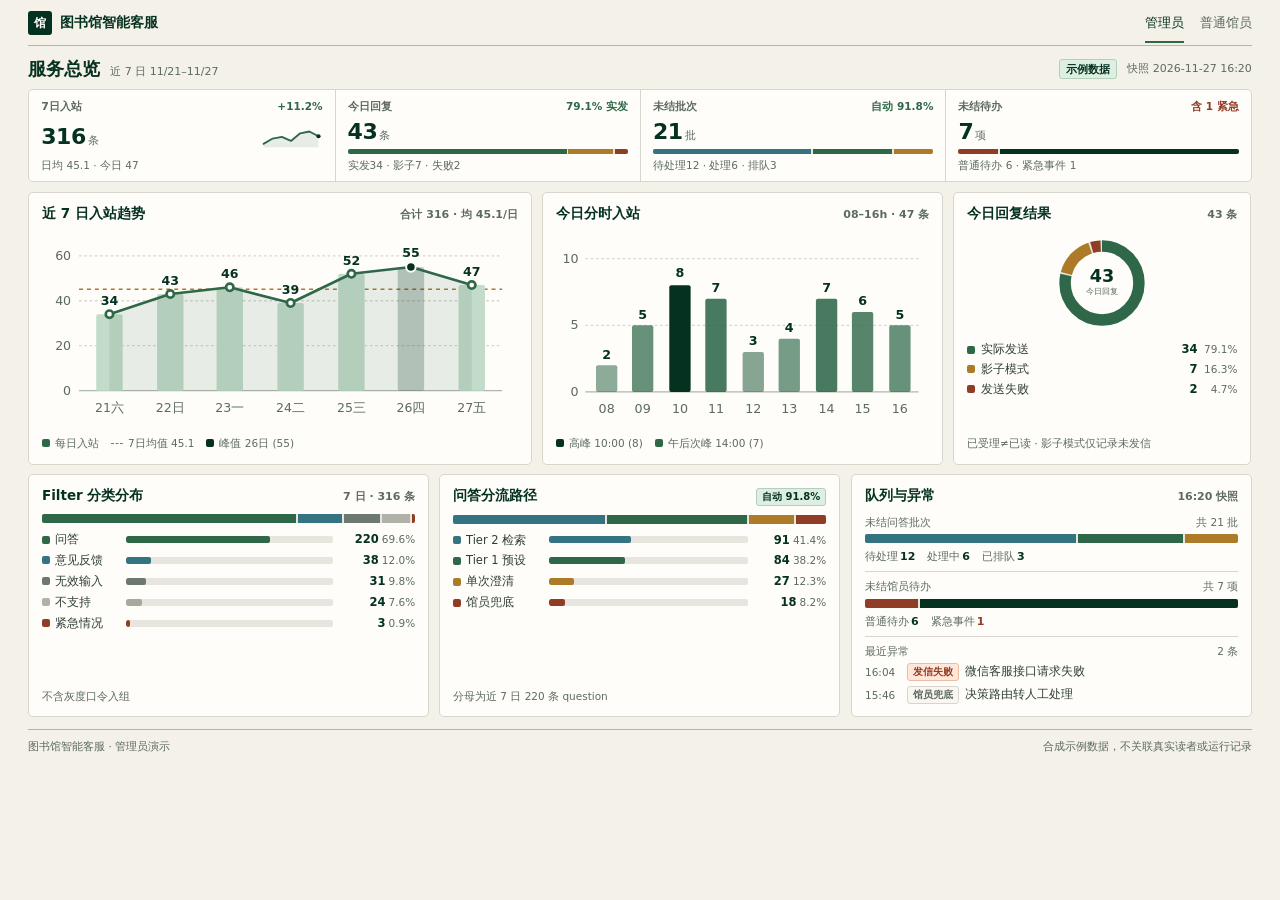
==== commit f3e3d635: "feat(dashboard): add fluid full-width responsive layout with CSS container queries and mobile card t" ====
--- a/docs/dashboard-demo/index.html
+++ b/docs/dashboard-demo/index.html
@@ -5,7 +5,8 @@
   <meta name="viewport" content="width=device-width, initial-scale=1">
   <meta name="theme-color" content="#f3f1e9">
   <title>服务总览｜图书馆智能客服</title>
-  <link rel="stylesheet" href="dashboard.css">
+  <link rel="icon" href="data:image/svg+xml,%3Csvg xmlns=%27http://www.w3.org/2000/svg%27 viewBox=%270 0 32 32%27%3E%3Crect width=%2732%27 height=%2732%27 rx=%275%27 fill=%27%231e4334%27/%3E%3Ctext x=%2716%27 y=%2722%27 text-anchor=%27middle%27 font-size=%2718%27 font-family=%27sans-serif%27 fill=%27%23fcfbf7%27%3E%E9%A6%86%3C/text%3E%3C/svg%3E">
+  <style>:root{color-scheme:light;--canvas:oklch(0.958 0.012 94);--surface:oklch(0.995 0.005 94);--surface-tint:oklch(0.972 0.01 95);--ink:oklch(0.28 0.055 164);--body-ink:oklch(0.35 0.025 157);--muted:oklch(0.51 0.022 157);--rule:oklch(0.875 0.014 98);--rule-strong:oklch(0.77 0.022 135);--green:oklch(0.47 0.08 158);--green-soft:oklch(0.935 0.028 154);--teal:oklch(0.52 0.068 214);--teal-soft:oklch(0.935 0.022 214);--ochre:oklch(0.62 0.115 76);--ochre-soft:oklch(0.945 0.036 82);--rust:oklch(0.47 0.12 36);--rust-soft:oklch(0.945 0.034 48);--slate:oklch(0.56 0.018 155);--track:oklch(0.922 0.011 95);--radius-small:3px;--radius-medium:5px}*{box-sizing:border-box}html{background:var(--canvas);scroll-padding-top:0.75rem}body{margin:0;color:var(--body-ink);background:var(--canvas);font-family:-apple-system,"SF Pro Text","PingFang SC","Hiragino Sans GB","Microsoft YaHei","Noto Sans SC",system-ui,sans-serif;font-size:13px;line-height:1.55;font-variant-numeric:tabular-nums;-webkit-font-smoothing:antialiased}a{color:inherit;text-decoration-thickness:1px;text-underline-offset:0.18em}a:focus-visible,summary:focus-visible{outline:2px solid var(--green);outline-offset:2px}.shell{width:min(100%,1720px);min-height:100vh;margin-inline:auto;padding-inline:clamp(12px,2.2vw,36px)}.skip-link{position:absolute;z-index:2;top:6px;left:6px;padding:6px 10px;color:var(--surface);background:var(--ink);border-radius:var(--radius-small);transform:translateY(-160%)}.skip-link:focus{transform:translateY(0)}.masthead{display:flex;min-height:46px;align-items:center;justify-content:space-between;gap:10px 18px;border-bottom:1px solid var(--rule-strong)}.brand{display:inline-flex;min-height:40px;align-items:center;gap:8px;color:var(--ink);font-size:14px;font-weight:650;text-decoration:none}.brand-mark{display:grid;width:24px;height:24px;place-items:center;color:var(--surface);background:var(--ink);border-radius:var(--radius-small);font-size:12px;line-height:1}.role-switch{display:flex;align-items:center;gap:16px}.role-switch a{display:inline-flex;min-height:40px;align-items:center;color:var(--muted);font-size:12.5px;font-weight:550;text-decoration:none;white-space:nowrap}.role-switch a[aria-current="page"]{color:var(--ink);box-shadow:inset 0 -2px var(--green)}@media (hover:hover){.role-switch a:hover{color:var(--ink)}}.page-head{display:flex;flex-wrap:wrap;align-items:baseline;justify-content:space-between;gap:6px 16px;padding:11px 0 9px}.page-head--compact{align-items:center}.page-title-group{display:flex;flex-wrap:wrap;align-items:baseline;gap:6px 10px}.eyebrow{margin:0 0 2px;color:var(--muted);font-size:11px;font-weight:600;line-height:1.4}.page-head h1,.panel-head h2{margin:0;color:var(--ink);font-weight:650}.page-head h1{font-size:18px;line-height:1.3}.lede{margin:2px 0 0;color:var(--muted);font-size:12px;line-height:1.45}.page-meta{display:flex;flex-wrap:wrap;align-items:center;justify-content:flex-end;gap:6px 10px;text-align:right}.demo-tag{display:inline-flex;min-height:20px;align-items:center;padding:0 6px;color:var(--ink);background:var(--green-soft);border:1px solid oklch(0.83 0.036 155);border-radius:var(--radius-small);font-size:10.5px;font-weight:650;white-space:nowrap}.updated-at{color:var(--muted);font-size:11px;font-variant-numeric:tabular-nums;white-space:nowrap}.metric-strip{display:grid;grid-template-columns:repeat(4,minmax(0,1fr));margin-bottom:10px;background:var(--surface);border:1px solid var(--rule);border-radius:var(--radius-medium)}.metric{min-width:0;padding:8px 12px 9px;display:flex;flex-direction:column;justify-content:space-between;gap:4px}.metric + .metric{border-left:1px solid var(--rule)}.metric-top{display:flex;align-items:baseline;justify-content:space-between;gap:8px}.metric-label{margin:0;color:var(--muted);font-size:11px;font-weight:600;line-height:1.35}.metric-delta{font-size:10.5px;font-weight:600;color:var(--green);white-space:nowrap}.metric-delta--warn{color:var(--rust)}.metric-mid{display:flex;align-items:flex-end;justify-content:space-between;gap:8px}.metric-value{margin:0;color:var(--ink);font-size:22px;font-weight:650;letter-spacing:-0.02em;line-height:1.15;white-space:nowrap}.metric-unit{font-size:11px;font-weight:500;color:var(--muted);margin-left:2px}.metric-note{margin:0;color:var(--muted);font-size:10.5px;line-height:1.35}.metric-spark{width:64px;height:22px;flex:0 0 auto;display:block}.micro-bar{display:flex;width:100%;height:5px;gap:1.5px;border-radius:2px;overflow:hidden;background:var(--track)}.micro-bar>span{display:block;height:100%;width:var(--w)}.urgent-text{color:var(--rust);font-weight:650}.urgent-banner{display:flex;flex-wrap:wrap;align-items:center;justify-content:space-between;gap:6px 14px;margin-bottom:10px;padding:7px 12px;background:var(--rust-soft);border:1px solid oklch(0.82 0.075 44);border-radius:var(--radius-medium)}.urgent-banner-main{display:flex;flex-wrap:wrap;align-items:center;gap:6px 10px;min-width:0}.urgent-dot{width:7px;height:7px;border-radius:50%;background:var(--rust);flex:0 0 auto}.urgent-banner h2{margin:0;font-size:13px;font-weight:650;color:var(--rust)}.urgent-banner-desc{color:var(--body-ink);font-size:12px}.urgent-banner-meta{display:flex;align-items:center;gap:8px;font-size:11px;color:var(--rust);font-weight:600;white-space:nowrap}.urgent-banner .queue-details{flex:1 0 100%}.view-tabs{display:flex;flex-wrap:wrap;align-items:center;gap:6px;margin-bottom:10px}.view-tabs a{display:inline-flex;min-height:30px;align-items:center;gap:5px;padding:0 10px;color:var(--muted);background:var(--surface);border:1px solid var(--rule);border-radius:var(--radius-small);font-size:12px;font-weight:550;text-decoration:none;white-space:nowrap}.view-tabs a[aria-current="page"]{color:var(--surface);background:var(--ink);border-color:var(--ink)}.view-tab-count{font-size:10.5px;opacity:0.82}@media (hover:hover){.view-tabs a:not([aria-current="page"]):hover{color:var(--ink);border-color:var(--rule-strong)}}.case-close-form{display:grid;grid-template-columns:minmax(0,1fr) auto auto;align-items:center;gap:6px 10px;margin-top:6px;padding-top:6px;border-top:1px dashed var(--rule)}.case-close-form .form-control{min-height:34px;padding:4px 8px;font-size:12px}.case-close-form .confirm-label{min-height:34px}.case-close-form .button{min-height:34px;padding:4px 10px}.dashboard-grid{display:grid;grid-template-columns:repeat(12,minmax(0,1fr));gap:10px;padding-bottom:12px}.panel{min-width:0;padding:11px 13px 12px;background:var(--surface);border:1px solid var(--rule);border-radius:var(--radius-medium);display:flex;flex-direction:column;container-type:inline-size;container-name:panel}.panel--span-3{grid-column:span 3}.panel--span-4{grid-column:span 4}.panel--span-5{grid-column:span 5}.panel--span-6{grid-column:span 6}.panel--span-7{grid-column:span 7}.panel--span-8{grid-column:span 8}.panel--span-12{grid-column:1 / -1}.panel--inbox-split{grid-column:1 / -1}.panel--feedback-split{grid-column:1 / -1}.panel--traffic,.panel--operations{grid-column:span 7}.panel--outcomes,.panel--categories{grid-column:span 5}.panel-head{display:flex;align-items:baseline;justify-content:space-between;gap:8px;margin-bottom:9px}.panel-head h2{font-size:13.5px;line-height:1.35}.panel-note{margin:1px 0 0;color:var(--muted);font-size:10.5px;line-height:1.4}.period-chip{flex:0 0 auto;color:var(--muted);font-size:11px;font-weight:600;white-space:nowrap}.panel-footnote{margin:auto 0 0;padding-top:7px;color:var(--muted);font-size:10.5px;line-height:1.45}.c-green{background:var(--green)}.c-ink{background:var(--ink)}.c-teal{background:var(--teal)}.c-ochre{background:var(--ochre)}.c-rust{background:var(--rust)}.c-slate{background:var(--slate)}.c-muted{background:oklch(0.76 0.015 110)}.chart-figure{margin:0;display:flex;flex-direction:column;flex:1 1 auto;justify-content:space-between}.chart-svg{display:block;width:100%;height:auto;max-height:220px;overflow:visible}.svg-grid{stroke:var(--rule);stroke-width:1;stroke-dasharray:2 2}.svg-axis{stroke:var(--rule-strong);stroke-width:1}.svg-avg{stroke:var(--ochre);stroke-width:1;stroke-dasharray:3 3}.svg-label{fill:var(--muted);font-size:9.5px;font-variant-numeric:tabular-nums}.svg-val{fill:var(--ink);font-size:9.5px;font-weight:650;font-variant-numeric:tabular-nums}.svg-val--peak{fill:var(--ink);font-weight:700}.svg-bar{fill:oklch(0.87 0.036 155)}.svg-bar--solid{fill:var(--green)}.svg-bar--peak{fill:var(--ink)}.svg-bar--secondary{fill:oklch(0.84 0.02 140)}.svg-area{fill:oklch(0.47 0.08 158 / 0.11)}.svg-line{fill:none;stroke:var(--green);stroke-width:2;stroke-linecap:round;stroke-linejoin:round}.svg-dot{fill:var(--surface);stroke:var(--green);stroke-width:2}.svg-dot--peak{fill:var(--ink);stroke:var(--surface);stroke-width:1.5}.chart-legend{display:flex;flex-wrap:wrap;align-items:center;gap:6px 12px;margin-top:6px;font-size:10.5px;color:var(--muted)}.legend-item{display:inline-flex;align-items:center;gap:5px;white-space:nowrap}.swatch{width:8px;height:8px;border-radius:2px;flex:0 0 auto;display:inline-block}.swatch--line{width:12px;height:0;border-top:1.5px dashed var(--ochre);border-radius:0}.donut-layout{display:flex;align-items:center;gap:12px;flex:1 1 auto}.donut-layout--stack{flex-direction:column;align-items:center;gap:8px}.donut-svg{width:102px;height:102px;flex:0 0 auto;display:block}.donut-svg--sm{width:88px;height:88px}.donut-track{fill:none;stroke:var(--track)}.donut-center-num{fill:var(--ink);font-size:20px;font-weight:700;text-anchor:middle;font-variant-numeric:tabular-nums}.donut-center-sub{fill:var(--muted);font-size:9.5px;text-anchor:middle}.donut-legend{width:100%;margin:0;padding:0;list-style:none;display:grid;gap:5px}.donut-legend li{display:grid;grid-template-columns:auto minmax(0,1fr) auto auto;align-items:center;gap:6px;font-size:11.5px;line-height:1.3}.donut-name{color:var(--body-ink);white-space:nowrap}.donut-val{color:var(--ink);font-weight:650;text-align:right;white-space:nowrap}.donut-pct{color:var(--muted);font-size:10.5px;text-align:right;min-width:34px;white-space:nowrap}.stack-bar{display:flex;width:100%;height:9px;gap:2px;margin-bottom:9px;border-radius:2px;overflow:hidden;background:var(--track)}.stack-bar>span{display:block;height:100%;width:var(--w);min-width:3px}.hbar-list,.traffic-chart,.category-list,.exception-list{margin:0;padding:0;list-style:none}.hbar-list{display:grid;gap:6px}.hbar-row{display:grid;grid-template-columns:76px minmax(0,1fr) 74px;align-items:center;gap:8px;font-size:11.5px;line-height:1.3}.hbar-row--wide-label{grid-template-columns:88px minmax(0,1fr) 70px}.hbar-label{display:inline-flex;align-items:center;gap:5px;color:var(--body-ink);white-space:nowrap}.bar-track{display:block;height:7px;overflow:hidden;background:var(--track);border-radius:2px}.bar-fill{display:block;width:var(--bar-size);height:100%;background:var(--green);border-radius:2px}.bar-fill.c-teal{background:var(--teal)}.bar-fill.c-ochre{background:var(--ochre)}.bar-fill.c-rust{background:var(--rust)}.bar-fill.c-slate{background:var(--slate)}.bar-fill.c-ink{background:var(--ink)}.bar-fill.c-muted{background:oklch(0.73 0.015 110)}.hbar-val{color:var(--ink);font-weight:600;text-align:right;white-space:nowrap}.hbar-val span{color:var(--muted);font-size:10.5px;font-weight:450;margin-left:3px}.mini-section{padding-bottom:6px;margin-bottom:6px;border-bottom:1px solid var(--rule)}.mini-section:last-child{padding-bottom:0;margin-bottom:0;border-bottom:0}.mini-section .stack-bar{margin-bottom:5px}.mini-head{display:flex;align-items:baseline;justify-content:space-between;gap:8px;margin-bottom:4px;font-size:11px;font-weight:650;color:var(--ink)}.mini-head span{font-weight:500;color:var(--muted);font-size:10.5px}.inline-kv{display:flex;flex-wrap:wrap;gap:4px 12px;font-size:11px;color:var(--muted)}.inline-kv strong{color:var(--ink);font-weight:650;margin-left:2px}.inline-kv .urgent-num{color:var(--rust)}.alert-list{margin:0;padding:0;list-style:none;display:grid;gap:5px}.alert-row{display:grid;grid-template-columns:36px auto minmax(0,1fr);align-items:center;gap:6px;font-size:11.5px;line-height:1.35}.alert-row time{color:var(--muted);font-size:10.5px;white-space:nowrap}.alert-text{color:var(--body-ink);white-space:nowrap;overflow:hidden;text-overflow:ellipsis}.badge{display:inline-flex;min-height:18px;align-items:center;justify-content:center;padding:0 5px;border:1px solid transparent;border-radius:var(--radius-small);font-size:10px;font-weight:650;line-height:1.3;white-space:nowrap}.badge.good{color:var(--ink);background:var(--green-soft);border-color:oklch(0.83 0.035 155)}.badge.muted{color:var(--muted);background:var(--surface-tint);border-color:var(--rule)}.badge.ochre{color:oklch(0.42 0.1 72);background:var(--ochre-soft);border-color:oklch(0.84 0.065 80)}.badge.urgent{color:var(--rust);background:var(--rust-soft);border-color:oklch(0.83 0.07 48)}.queue-list{margin:0;padding:0;list-style:none}.queue-row{display:grid;grid-template-columns:minmax(0,1fr) 92px 64px;align-items:center;gap:4px 10px;padding:7px 0;border-top:1px solid var(--rule)}.queue-row:first-child{border-top:0;padding-top:2px}.queue-row:last-child{padding-bottom:2px}.queue-title-line{display:flex;flex-wrap:wrap;align-items:center;gap:5px 7px;min-width:0}.queue-title-line h3{margin:0;font-size:12.5px;font-weight:600;color:var(--ink);line-height:1.35}.queue-time{color:var(--muted);font-size:10.5px;white-space:nowrap}.wait-cell{display:flex;flex-direction:column;gap:3px}.wait-label{display:flex;justify-content:space-between;font-size:10.5px;color:var(--muted);line-height:1.2}.wait-label strong{color:var(--ink);font-weight:650}.wait-label--high strong{color:var(--rust)}.wait-label--mid strong{color:oklch(0.45 0.1 74)}.queue-action{justify-self:end}.queue-details{grid-column:1 / -1}.queue-details summary{display:inline-flex;align-items:center;min-height:24px;font-size:11px;color:var(--green);cursor:pointer;user-select:none}.queue-thread{margin:4px 0 2px;padding:5px 8px;background:var(--surface-tint);border-radius:var(--radius-small);font-size:11.5px;line-height:1.5;color:var(--body-ink)}.right-stack{grid-column:span 4;display:flex;flex-direction:column;gap:10px}.right-stack>.panel{flex:1 1 auto}.table-wrap{width:100%;overflow-x:auto}.data-table{width:100%;border-collapse:collapse;font-size:12px;line-height:1.45;text-align:left}.data-table th,.data-table td{padding:7px 6px;border-bottom:1px solid var(--rule)}.data-table thead th{color:var(--muted);font-size:10.5px;font-weight:600}.data-table tbody th,.data-table tfoot th{color:var(--ink);font-weight:550}.data-table tbody tr:last-child th,.data-table tbody tr:last-child td{border-bottom-color:var(--rule-strong)}.number-cell{font-variant-numeric:tabular-nums;text-align:right !important;white-space:nowrap}.row-note{display:block;margin-top:1px;color:var(--muted);font-size:10.5px;font-weight:450}.subsection-title{display:flex;align-items:baseline;justify-content:space-between;gap:10px;margin:0 0 6px;color:var(--ink);font-size:12px;font-weight:650}.subsection-title>span{color:var(--muted);font-size:10.5px;font-weight:450}.footer{display:flex;flex-wrap:wrap;align-items:baseline;justify-content:space-between;gap:4px 16px;padding:9px 0 14px;border-top:1px solid var(--rule-strong);color:var(--muted);font-size:10.5px;line-height:1.5}.sr-only{position:absolute;width:1px;height:1px;padding:0;margin:-1px;overflow:hidden;clip:rect(0,0,0,0);white-space:nowrap;border:0}.status-note,.form-notice{margin:0 0 10px;padding:7px 10px;color:var(--ink);background:var(--green-soft);border:1px solid oklch(0.84 0.035 155);border-radius:var(--radius-small);font-size:12px;line-height:1.5}.panel--allowlist{grid-column:1 / -1}.allowlist-explainer{max-width:76ch;margin:0 0 10px;font-size:12px;line-height:1.55}.allowlist-add-form{display:grid;grid-template-columns:repeat(2,minmax(0,1fr)) auto;align-items:end;gap:10px;margin:0 0 14px}.allowlist-add-form label,.allowlist-remove-known label:not(.confirm-label){display:grid;gap:3px;color:var(--muted);font-size:11px;line-height:1.4}.form-control{width:100%;min-width:0;min-height:40px;padding:6px 9px;color:var(--body-ink);background:var(--surface);border:1px solid var(--rule-strong);border-radius:var(--radius-small);font:inherit}.form-control:focus-visible,.button:focus-visible,.confirm-label input:focus-visible{outline:2px solid var(--green);outline-offset:2px}.button{display:inline-flex;min-height:40px;align-items:center;justify-content:center;padding:6px 12px;color:var(--surface);background:var(--ink);border:1px solid var(--ink);border-radius:var(--radius-small);font:inherit;font-size:12px;font-weight:600;line-height:1.3;cursor:pointer;touch-action:manipulation}.button--quiet{color:var(--ink);background:var(--surface);border-color:var(--rule-strong)}@media (hover:hover){.button:hover{color:var(--surface);background:var(--green);border-color:var(--green)}.button--quiet:hover{color:var(--ink);background:var(--green-soft);border-color:var(--rule-strong)}}.allowlist-table{width:100%;min-width:620px;table-layout:fixed}.allowlist-select-label{display:none;font-size:11.5px;font-weight:550;color:var(--body-ink);cursor:pointer}.allowlist-table th:nth-child(1){width:38px;text-align:center}.allowlist-table th:nth-child(2){width:14%}.allowlist-table th:nth-child(3){width:34%}.allowlist-table th:nth-child(4){width:11%}.allowlist-table th:nth-child(5){width:22%}.allowlist-table th:nth-child(6){width:13%;text-align:right}.allowlist-table td{vertical-align:middle}.allowlist-table td:nth-child(1){text-align:center}.allowlist-table td:nth-child(6){text-align:right}.allowlist-table code{color:var(--body-ink);font-size:11px;overflow-wrap:anywhere}.allowlist-check,#allowlist-select-all{width:15px;height:15px;margin:0;vertical-align:middle;accent-color:var(--green);cursor:pointer}.allowlist-toolbar{display:flex;flex-wrap:wrap;align-items:center;justify-content:space-between;gap:8px 12px;margin:0 0 8px}.allowlist-toolbar .subsection-title{margin:0}.allowlist-batch-actions{display:flex;flex-wrap:wrap;align-items:center;gap:8px}.trash-confirm{position:relative;display:inline-block;text-align:right}.trash-confirm>summary{list-style:none}.trash-confirm>summary::-webkit-details-marker{display:none}.icon-btn{display:inline-flex;width:30px;height:30px;align-items:center;justify-content:center;padding:0;border:1px solid transparent;border-radius:var(--radius-small);background:transparent;cursor:pointer;user-select:none;transition:background-color 120ms ease,border-color 120ms ease,color 120ms ease}.icon-btn--danger{color:var(--rust)}@media (hover:hover){.icon-btn--danger:hover{background:var(--rust-soft);border-color:oklch(0.83 0.07 48)}}.trash-confirm[open]>.icon-btn--danger{background:var(--rust-soft);border-color:oklch(0.83 0.07 48)}.trash-confirm-popover{display:inline-flex;align-items:center;gap:6px;margin-top:4px;padding:4px 6px;background:var(--rust-soft);border:1px solid oklch(0.83 0.07 48);border-radius:var(--radius-small);white-space:nowrap}.trash-confirm-label{color:var(--rust);font-size:11px;font-weight:600}.button--danger{color:var(--surface);background:var(--rust);border-color:var(--rust)}.button--danger-quiet{color:var(--rust);background:var(--surface);border-color:oklch(0.83 0.07 48)}.button--xs{min-height:26px;padding:2px 8px;font-size:11px}@media (hover:hover){.button--danger:hover{color:var(--surface);background:oklch(0.41 0.125 36);border-color:oklch(0.41 0.125 36)}.button--danger-quiet:hover{color:var(--rust);background:var(--rust-soft);border-color:var(--rust)}}.batch-confirm{display:inline-flex;flex-wrap:wrap;align-items:center;gap:6px}.batch-confirm>summary{list-style:none;min-height:30px;padding:4px 10px;font-size:11.5px}.batch-confirm>summary::-webkit-details-marker{display:none}.manual-remove-details{margin-top:10px;padding-top:8px;border-top:1px solid var(--rule)}.manual-remove-details>summary{display:inline-flex;align-items:center;min-height:26px;font-size:11.5px;color:var(--muted);cursor:pointer;user-select:none}.manual-remove-details .allowlist-remove-known{margin-top:8px;padding-top:0;border-top:0}.confirm-label{display:inline-flex;min-height:40px;align-items:center;gap:6px;color:var(--body-ink);font-size:11px}.confirm-label input{width:16px;height:16px;margin:0;accent-color:var(--green)}.allowlist-remove-known{display:grid;grid-template-columns:repeat(2,minmax(0,1fr)) auto auto;align-items:end;gap:8px 10px;margin-top:12px;padding-top:10px;border-top:1px solid var(--rule)}.allowlist-remove-known .subsection-title{grid-column:1 / -1}.case-list{margin:0;padding:0;list-style:none}.case-row{display:grid;grid-template-columns:minmax(0,1fr) auto;align-items:start;gap:0.5rem 0.85rem;padding:0.65rem 0;border-top:1px solid var(--rule)}.case-row:first-child{border-top:0}.case-row--compact{grid-template-columns:76px minmax(0,1fr) auto;align-items:baseline;gap:2px 10px;padding:5px 0}.inbox-time{color:var(--muted);font-size:11px;white-space:nowrap}.inbox-text{margin:0;color:var(--body-ink);font-size:12.5px;line-height:1.45;overflow-wrap:anywhere}.inbox-text .badge{margin-right:6px;vertical-align:1px}.inbox-paging{display:flex;align-items:center;gap:12px;margin-top:8px;padding-top:7px;border-top:1px solid var(--rule);font-size:11.5px;color:var(--green)}.case-main{min-width:0}.case-main h2{margin:0;color:var(--ink);font-size:13.5px;font-weight:600}.case-meta{display:flex;flex-wrap:wrap;gap:0.2rem 0.65rem;margin:0.2rem 0 0;color:var(--muted);font-size:11.5px}.case-state{align-self:start;color:var(--muted);font-size:11.5px;white-space:nowrap}.thread{max-width:68ch;margin:0.35rem 0 0.15rem;padding:0.5rem 0.7rem;background:var(--surface-tint);border-radius:var(--radius-small);line-height:1.65;overflow-wrap:anywhere}@container panel (min-width:340px){.donut-layout--stack{flex-direction:row;align-items:center;justify-content:center;gap:16px}.donut-layout--stack .donut-legend{flex:1 1 auto;max-width:240px}}@container panel (max-width:290px){.donut-layout{flex-direction:column;align-items:center}}@container panel (max-width:340px){.hbar-row{grid-template-columns:64px minmax(0,1fr) 64px;gap:6px}.hbar-row--wide-label{grid-template-columns:76px minmax(0,1fr) 60px;gap:6px}}@container panel (max-width:460px){.queue-row{grid-template-columns:minmax(0,1fr) auto;row-gap:5px}.queue-title-line{grid-column:1;grid-row:1}.queue-action{grid-column:2;grid-row:1;align-self:start}.wait-cell{grid-column:1 / -1;grid-row:2}.queue-details{grid-row:3}}@media (min-width:1360px){.masthead{min-height:50px}.page-head{padding:13px 0 11px}.metric-strip{margin-bottom:12px}.metric{padding:10px 16px 11px;gap:5px}.metric-value{font-size:24px}.dashboard-grid{gap:12px;padding-bottom:16px}.panel{padding:13px 16px 14px}.right-stack{gap:12px}.panel--inbox-split{grid-column:span 7}.panel--feedback-split{grid-column:span 5}.case-row--compact{grid-template-columns:84px minmax(0,1fr) auto;gap:4px 12px}}@media (max-width:1024px){.panel--span-3,.panel--span-4,.panel--span-5,.panel--span-6,.panel--span-7,.panel--span-8,.panel--traffic,.panel--outcomes,.panel--categories,.panel--operations{grid-column:span 6}.panel--trend-wide,.panel--queue-main,.right-stack{grid-column:1 / -1}.right-stack{display:grid;grid-template-columns:repeat(2,minmax(0,1fr))}}@media (max-width:760px){.metric-strip{grid-template-columns:repeat(2,minmax(0,1fr))}.metric:nth-child(3){border-left:0;border-top:1px solid var(--rule)}.metric:nth-child(4){border-top:1px solid var(--rule)}}@media (max-width:720px){.allowlist-table{min-width:0;display:block}.allowlist-table thead{display:block;margin-bottom:8px}.allowlist-table thead tr{display:flex;align-items:center}.allowlist-table thead th:not(:first-child){display:none}.allowlist-table thead th:first-child{width:auto;padding:4px 0;border-bottom:0;text-align:left}.allowlist-select-label{display:inline-flex;align-items:center;gap:6px}.allowlist-table tbody{display:grid;gap:8px}.allowlist-table tbody tr{display:grid;grid-template-columns:auto minmax(0,1fr) auto;align-items:center;gap:4px 8px;padding:9px 10px;background:var(--surface-tint);border:1px solid var(--rule);border-radius:var(--radius-small)}.allowlist-table tbody td{padding:0;border-bottom:0;text-align:left}.allowlist-table tbody td[colspan]{grid-column:1 / -1;padding:6px 2px;color:var(--muted)}.allowlist-cell-check{grid-column:1;grid-row:1}.allowlist-reader{grid-column:2;grid-row:1;min-width:0}.allowlist-cell-action{grid-column:3;grid-row:1;text-align:right}.allowlist-table tbody td[data-label]{grid-column:1 / -1;display:flex;flex-wrap:wrap;align-items:baseline;gap:4px 6px;font-size:11.5px;color:var(--body-ink)}.allowlist-table tbody td[data-label]::before{content:attr(data-label);color:var(--muted);font-size:10.5px;font-weight:600}.allowlist-reader::before{display:none}}@media (max-width:640px){.page-head{align-items:flex-start}.page-meta{justify-content:flex-start;text-align:left}.view-tabs{flex-wrap:nowrap;overflow-x:auto;padding-bottom:2px;scrollbar-width:none}.view-tabs::-webkit-scrollbar{display:none}.dashboard-grid{grid-template-columns:minmax(0,1fr);gap:8px}.panel--span-3,.panel--span-4,.panel--span-5,.panel--span-6,.panel--span-7,.panel--span-8,.panel--traffic,.panel--outcomes,.panel--categories,.panel--operations,.panel--inbox-split,.panel--feedback-split,.right-stack{grid-column:1}.right-stack{display:flex;flex-direction:column}.allowlist-add-form,.allowlist-remove-known,.case-close-form{grid-template-columns:minmax(0,1fr)}.allowlist-remove-known .subsection-title{grid-column:1}.allowlist-add-form .button,.allowlist-remove-known>.button,.case-close-form .button{justify-self:start}}@media (max-width:480px){.case-row--compact{grid-template-columns:minmax(0,1fr) auto;gap:2px 8px;padding:6px 0}.case-row--compact .inbox-time{grid-column:1;grid-row:1}.case-row--compact .case-state{grid-column:2;grid-row:1}.case-row--compact .inbox-text{grid-column:1 / -1;grid-row:2}}@media (max-width:400px){.shell{padding-inline:10px}.masthead{gap:6px 8px}.brand{gap:6px;font-size:13px}.brand-mark{width:22px;height:22px;font-size:11px}.role-switch{gap:10px}.role-switch a{font-size:12px}.metric{padding:7px 9px 8px}.metric-value{font-size:19px}.metric-note{font-size:10px}.metric-spark{width:46px;height:18px}}@media (prefers-reduced-motion:reduce){*,*::before,*::after{scroll-behavior:auto !important}}</style>
 </head>
 <body>
   <a class="skip-link" href="#main-content">跳到主要内容</a>
